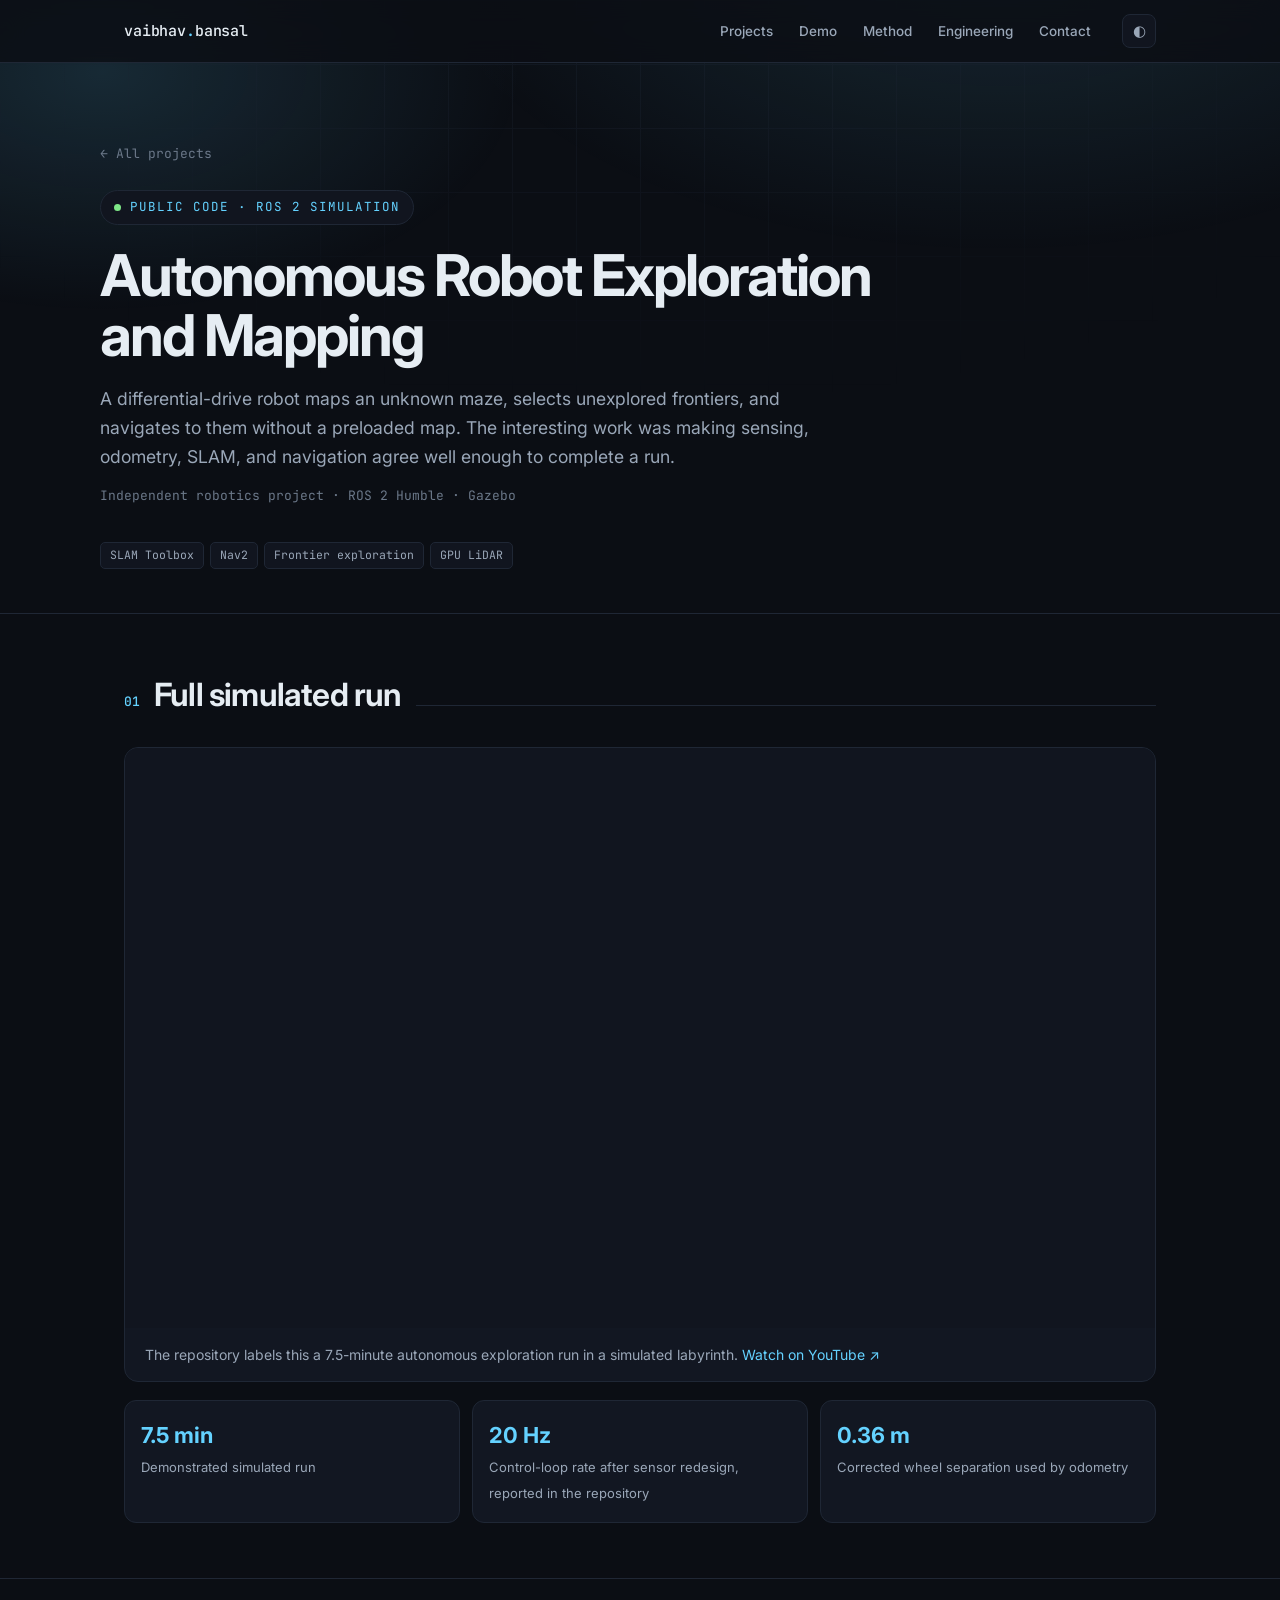
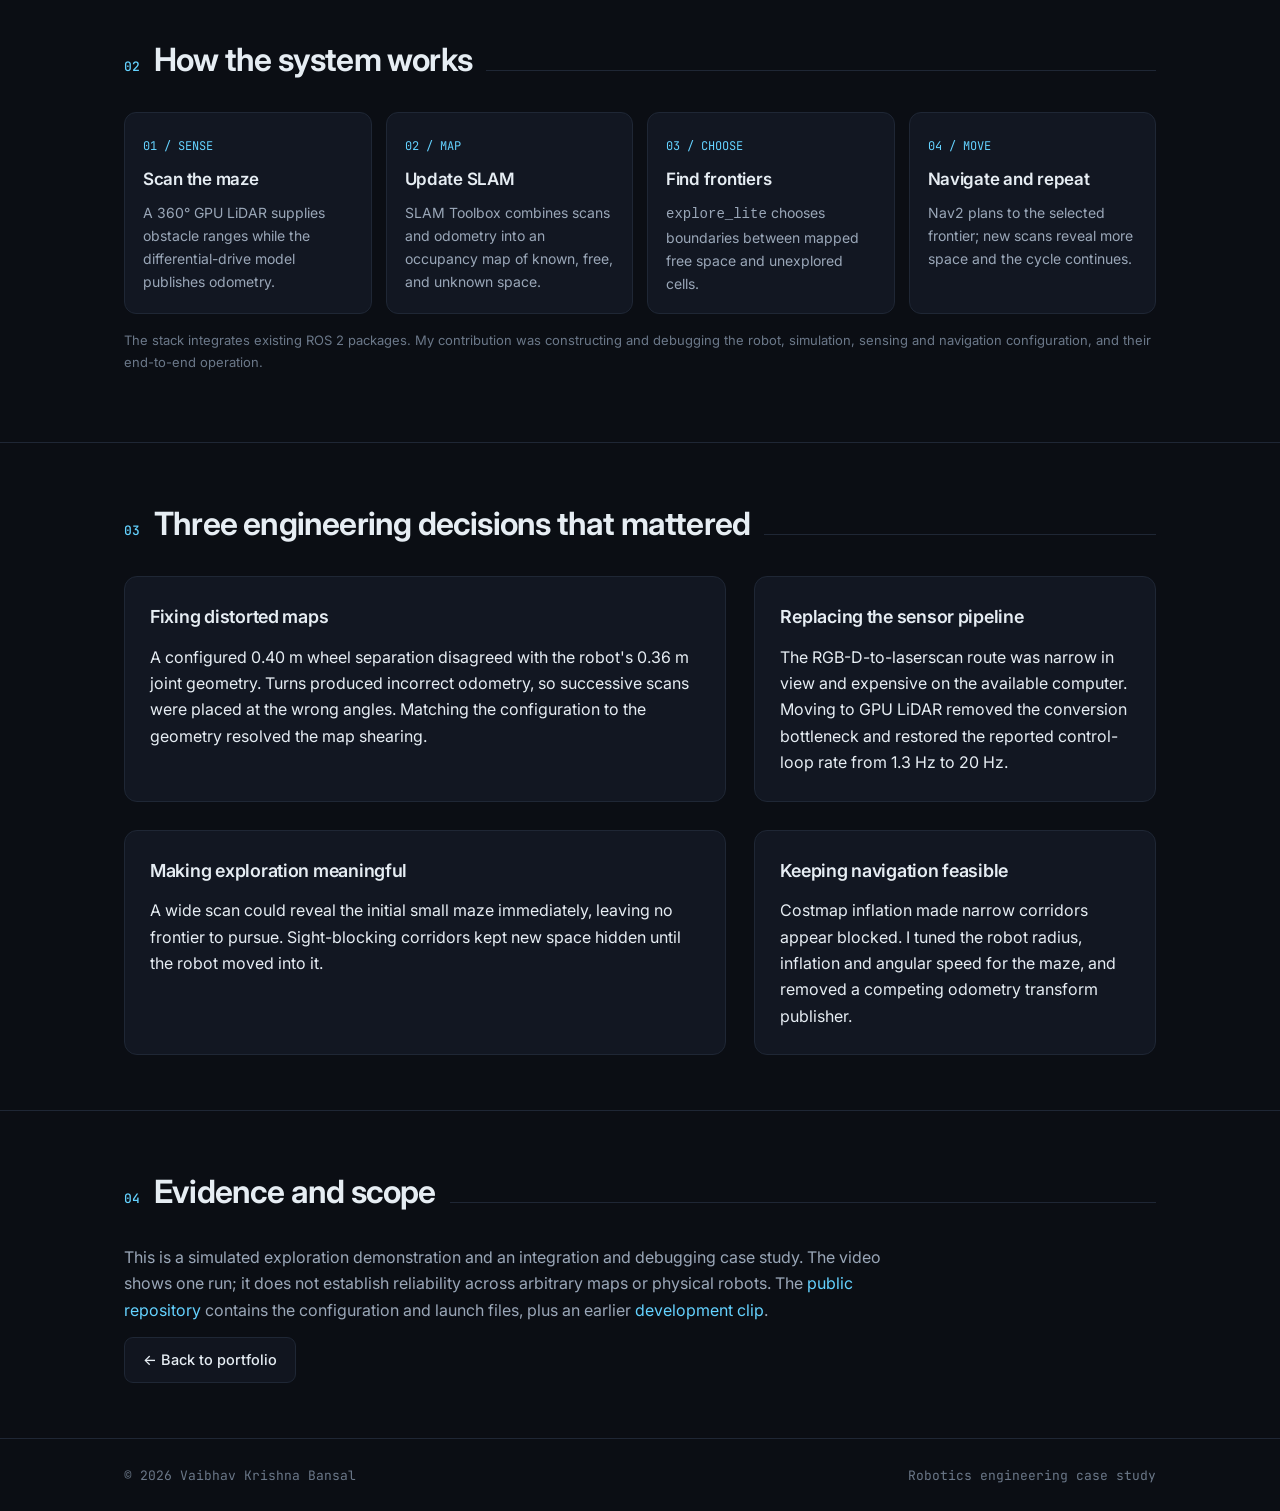
==== agv-exploration.html @ 0e4ab168 "Add robotics case studies and clarify MBD planning method" ====
<!DOCTYPE html>
<html lang="en" data-theme="dark">
<head>
<meta charset="utf-8"><meta name="viewport" content="width=device-width, initial-scale=1">
<title>Autonomous Robot Exploration and Mapping — Vaibhav Krishna Bansal</title>
<meta name="description" content="A ROS 2 mobile robot exploration case study: SLAM, frontier selection, navigation, and the engineering fixes behind a complete simulated maze run.">
<link rel="canonical" href="https://vaibhavbansal05.github.io/agv-exploration.html">
<link rel="preconnect" href="https://fonts.googleapis.com"><link rel="preconnect" href="https://fonts.gstatic.com" crossorigin>
<link href="https://fonts.googleapis.com/css2?family=Inter:wght@300;400;500;600;700&family=JetBrains+Mono:wght@400;500&display=swap" rel="stylesheet">
<link rel="stylesheet" href="assets/case-study.css">
</head>
<body>
<header class="nav"><div class="nav-inner"><a class="brand" href="index.html#top">vaibhav<span>.</span>bansal</a><nav class="nav-links" id="navlinks"><a href="index.html#projects">Projects</a><a href="#demo">Demo</a><a href="#method">Method</a><a href="#debugging">Engineering</a><a href="index.html#contact">Contact</a></nav><button class="menu-btn" id="menubtn" aria-label="Toggle menu">☰</button><button class="toggle" id="themebtn" aria-label="Toggle theme">◐</button></div></header>
<main>
<div class="wrap detail-hero"><a class="icon-link" href="index.html#projects">← All projects</a><div style="height:25px"></div><div class="eyebrow"><span class="dot"></span> Public code · ROS 2 simulation</div>
<h1>Autonomous Robot Exploration and Mapping</h1>
<p class="lead">A differential-drive robot maps an unknown maze, selects unexplored frontiers, and navigates to them without a preloaded map. The interesting work was making sensing, odometry, SLAM, and navigation agree well enough to complete a run.</p>
<p class="detail-meta">Independent robotics project · ROS 2 Humble · Gazebo</p><div class="tags"><span class="tag">SLAM Toolbox</span><span class="tag">Nav2</span><span class="tag">Frontier exploration</span><span class="tag">GPU LiDAR</span></div></div>

<section class="detail-section" id="demo"><div class="wrap"><div class="sec-head"><span class="sec-num">01</span><h2>Full simulated run</h2><span class="rule"></span></div>
<div class="media-panel"><iframe class="video-frame" src="https://www.youtube-nocookie.com/embed/SPcYPO6hLzk" title="Autonomous mobile robot exploration and mapping demonstration" loading="lazy" allow="accelerometer; autoplay; encrypted-media; gyroscope; picture-in-picture; web-share" allowfullscreen></iframe><div class="media-caption">The repository labels this a 7.5-minute autonomous exploration run in a simulated labyrinth. <a href="https://youtu.be/SPcYPO6hLzk" target="_blank" rel="noopener">Watch on YouTube ↗</a></div></div>
<div class="kpi-row"><div class="kpi"><strong>7.5 min</strong><span>Demonstrated simulated run</span></div><div class="kpi"><strong>20 Hz</strong><span>Control-loop rate after sensor redesign, reported in the repository</span></div><div class="kpi"><strong>0.36 m</strong><span>Corrected wheel separation used by odometry</span></div></div></div></section>

<section class="detail-section" id="method"><div class="wrap"><div class="sec-head"><span class="sec-num">02</span><h2>How the system works</h2><span class="rule"></span></div>
<div class="method-steps"><div class="method-step"><span class="step-num">01 / SENSE</span><h3>Scan the maze</h3><p>A 360° GPU LiDAR supplies obstacle ranges while the differential-drive model publishes odometry.</p></div><div class="method-step"><span class="step-num">02 / MAP</span><h3>Update SLAM</h3><p>SLAM Toolbox combines scans and odometry into an occupancy map of known, free, and unknown space.</p></div><div class="method-step"><span class="step-num">03 / CHOOSE</span><h3>Find frontiers</h3><p><code>explore_lite</code> chooses boundaries between mapped free space and unexplored cells.</p></div><div class="method-step"><span class="step-num">04 / MOVE</span><h3>Navigate and repeat</h3><p>Nav2 plans to the selected frontier; new scans reveal more space and the cycle continues.</p></div></div>
<p class="small-note" style="margin-top:16px">The stack integrates existing ROS 2 packages. My contribution was constructing and debugging the robot, simulation, sensing and navigation configuration, and their end-to-end operation.</p></div></section>

<section class="detail-section" id="debugging"><div class="wrap"><div class="sec-head"><span class="sec-num">03</span><h2>Three engineering decisions that mattered</h2><span class="rule"></span></div><div class="detail-grid">
<div class="detail-card"><h3>Fixing distorted maps</h3><p>A configured 0.40 m wheel separation disagreed with the robot's 0.36 m joint geometry. Turns produced incorrect odometry, so successive scans were placed at the wrong angles. Matching the configuration to the geometry resolved the map shearing.</p></div>
<div class="detail-card"><h3>Replacing the sensor pipeline</h3><p>The RGB-D-to-laserscan route was narrow in view and expensive on the available computer. Moving to GPU LiDAR removed the conversion bottleneck and restored the reported control-loop rate from 1.3 Hz to 20 Hz.</p></div>
<div class="detail-card"><h3>Making exploration meaningful</h3><p>A wide scan could reveal the initial small maze immediately, leaving no frontier to pursue. Sight-blocking corridors kept new space hidden until the robot moved into it.</p></div>
<div class="detail-card"><h3>Keeping navigation feasible</h3><p>Costmap inflation made narrow corridors appear blocked. I tuned the robot radius, inflation and angular speed for the maze, and removed a competing odometry transform publisher.</p></div></div></div></section>

<section class="detail-section" id="status"><div class="wrap"><div class="sec-head"><span class="sec-num">04</span><h2>Evidence and scope</h2><span class="rule"></span></div><p class="lead">This is a simulated exploration demonstration and an integration and debugging case study. The video shows one run; it does not establish reliability across arbitrary maps or physical robots. The <a href="https://github.com/VaibhavBansal05/Agv_Perception" target="_blank" rel="noopener">public repository</a> contains the configuration and launch files, plus an earlier <a href="https://youtu.be/j6G66rIvci8" target="_blank" rel="noopener">development clip</a>.</p><a class="btn" href="index.html#projects">← Back to portfolio</a></div></section>
</main>
<footer><div class="wrap" style="display:flex;justify-content:space-between;width:100%;gap:12px;flex-wrap:wrap"><span>© <span id="yr"></span> Vaibhav Krishna Bansal</span><span>Robotics engineering case study</span></div></footer>
<script>(function(){var root=document.documentElement,btn=document.getElementById('themebtn');try{var s=localStorage.getItem('theme');if(s)root.setAttribute('data-theme',s)}catch(e){}btn.addEventListener('click',function(){var n=root.getAttribute('data-theme')==='dark'?'light':'dark';root.setAttribute('data-theme',n);try{localStorage.setItem('theme',n)}catch(e){}});var mb=document.getElementById('menubtn'),nl=document.getElementById('navlinks');mb.addEventListener('click',function(){nl.classList.toggle('open')});nl.addEventListener('click',function(e){if(e.target.tagName==='A')nl.classList.remove('open')});document.getElementById('yr').textContent=new Date().getFullYear()})();</script>
</body></html>
---- assets/case-study.css ----
:root{
  --bg:#0b0e14; --bg-soft:#11151f; --panel:#121722; --line:#1f2735;
  --fg:#e6edf3; --fg-dim:#9aa7b8; --fg-faint:#6b7889;
  --accent:#64d2ff; --accent-2:#7ee787; --accent-3:#ffb86b;
  --glow:rgba(100,210,255,.14);
  --mono:'JetBrains Mono',ui-monospace,SFMono-Regular,Menlo,monospace;
  --sans:'Inter',system-ui,-apple-system,Segoe UI,Roboto,sans-serif;
  --maxw:1080px;
}
html[data-theme="light"]{
  --bg:#fbfcfd; --bg-soft:#f2f5f8; --panel:#ffffff; --line:#e2e8f0;
  --fg:#0f172a; --fg-dim:#475569; --fg-faint:#7b8798;
  --accent:#0369a1; --accent-2:#15803d; --accent-3:#b45309;
  --glow:rgba(3,105,161,.10);
}
*{box-sizing:border-box}
html{scroll-behavior:smooth;scroll-padding-top:80px}
body{
  margin:0;background:var(--bg);color:var(--fg);font-family:var(--sans);
  font-size:16px;line-height:1.65;-webkit-font-smoothing:antialiased;
  transition:background .25s ease,color .25s ease;
}
body::before{
  content:"";position:fixed;inset:0;z-index:-2;pointer-events:none;
  background:
    radial-gradient(900px 500px at 78% -8%,var(--glow),transparent 65%),
    radial-gradient(700px 400px at 8% 8%,var(--glow),transparent 60%);
}
body::after{
  content:"";position:fixed;inset:0;z-index:-1;pointer-events:none;opacity:.35;
  background-image:linear-gradient(var(--line) 1px,transparent 1px),linear-gradient(90deg,var(--line) 1px,transparent 1px);
  background-size:64px 64px;
  -webkit-mask-image:radial-gradient(ellipse 90% 60% at 50% 0%,#000 20%,transparent 75%);
  mask-image:radial-gradient(ellipse 90% 60% at 50% 0%,#000 20%,transparent 75%);
}
a{color:var(--accent);text-decoration:none}
a:hover{text-decoration:underline}
.wrap{max-width:var(--maxw);margin:0 auto;padding:0 24px}

/* ---------- nav ---------- */
header.nav{
  position:sticky;top:0;z-index:50;backdrop-filter:blur(12px);
  background:color-mix(in srgb,var(--bg) 82%,transparent);
  border-bottom:1px solid var(--line);
}
.nav-inner{display:flex;align-items:center;gap:20px;height:62px;max-width:var(--maxw);margin:0 auto;padding:0 24px}
.brand{font-family:var(--mono);font-weight:500;font-size:15px;color:var(--fg);letter-spacing:-.01em}
.brand span{color:var(--accent)}
.nav-links{display:flex;gap:4px;margin-left:auto;flex-wrap:wrap}
.nav-links a{
  font-size:13.5px;color:var(--fg-dim);padding:6px 11px;border-radius:7px;
  font-weight:500;transition:.18s;text-decoration:none;white-space:nowrap;
}
.nav-links a:hover{color:var(--fg);background:var(--bg-soft);text-decoration:none}
.nav-links a.active{color:var(--accent);background:var(--bg-soft)}
.toggle{
  background:var(--bg-soft);border:1px solid var(--line);color:var(--fg-dim);
  width:34px;height:34px;border-radius:8px;cursor:pointer;font-size:15px;
  display:grid;place-items:center;flex-shrink:0;transition:.18s;
}
.toggle:hover{color:var(--accent);border-color:var(--accent)}
.menu-btn{display:none;background:none;border:1px solid var(--line);color:var(--fg);
  width:34px;height:34px;border-radius:8px;cursor:pointer;font-size:16px}

/* ---------- hero ---------- */
.hero{padding:96px 24px 84px}
.eyebrow{
  font-family:var(--mono);font-size:12.5px;color:var(--accent);letter-spacing:.08em;
  text-transform:uppercase;display:inline-flex;align-items:center;gap:9px;margin-bottom:20px;
  border:1px solid var(--line);background:var(--bg-soft);padding:6px 13px;border-radius:999px;
}
.dot{width:7px;height:7px;border-radius:50%;background:var(--accent-2);box-shadow:0 0 0 0 var(--accent-2);animation:pulse 2.4s infinite}
@keyframes pulse{0%{box-shadow:0 0 0 0 color-mix(in srgb,var(--accent-2) 60%,transparent)}70%{box-shadow:0 0 0 8px transparent}100%{box-shadow:0 0 0 0 transparent}}
h1{
  font-size:clamp(2.4rem,6vw,4rem);line-height:1.05;margin:0 0 18px;
  font-weight:700;letter-spacing:-.035em;
}
.tagline{
  font-size:clamp(1.05rem,2.4vw,1.35rem);color:var(--fg-dim);max-width:660px;margin:0 0 14px;font-weight:400;
}
.tagline strong{color:var(--fg);font-weight:600}
.hero-sub{color:var(--fg-faint);font-family:var(--mono);font-size:13.5px;margin-bottom:32px}
.cta{display:flex;flex-wrap:wrap;gap:11px}
.btn{
  display:inline-flex;align-items:center;gap:8px;padding:10px 18px;border-radius:9px;
  font-size:14.5px;font-weight:500;border:1px solid var(--line);
  background:var(--bg-soft);color:var(--fg);transition:.18s;text-decoration:none;
}
.btn:hover{border-color:var(--accent);color:var(--accent);text-decoration:none;transform:translateY(-1px)}
.btn.primary{background:var(--accent);color:var(--bg);border-color:var(--accent);font-weight:600}
.btn.primary:hover{filter:brightness(1.1);color:var(--bg)}
html[data-theme="light"] .btn.primary{color:#fff}
html[data-theme="light"] .btn.primary:hover{color:#fff}

/* ---------- stat strip ---------- */
.stats{
  display:grid;grid-template-columns:repeat(auto-fit,minmax(150px,1fr));gap:1px;
  background:var(--line);border:1px solid var(--line);border-radius:12px;overflow:hidden;margin-top:52px;
}
.stat{background:var(--panel);padding:20px 22px}
.stat b{display:block;font-size:1.55rem;font-weight:700;letter-spacing:-.02em;color:var(--accent)}
.stat span{font-size:12.5px;color:var(--fg-faint);font-family:var(--mono)}

/* ---------- sections ---------- */
section{padding:72px 0;border-top:1px solid var(--line)}
.sec-head{display:flex;align-items:baseline;gap:14px;margin-bottom:36px}
.sec-num{font-family:var(--mono);font-size:13px;color:var(--accent);font-weight:500}
h2{font-size:clamp(1.5rem,3.4vw,2rem);margin:0;font-weight:650;letter-spacing:-.025em}
.sec-head .rule{flex:1;height:1px;background:var(--line)}
h3{font-size:1.12rem;margin:0;font-weight:600;letter-spacing:-.015em}
p{margin:0 0 14px}
.lead{color:var(--fg-dim);max-width:760px}

/* ---------- about ---------- */
.about-grid{display:grid;grid-template-columns:1.5fr 1fr;gap:44px;align-items:start}
.about-card{
  background:var(--panel);border:1px solid var(--line);border-radius:12px;padding:22px 24px;
}
.about-card h4{font-family:var(--mono);font-size:12px;text-transform:uppercase;letter-spacing:.09em;
  color:var(--fg-faint);margin:0 0 14px;font-weight:500}
.kv{display:flex;justify-content:space-between;gap:16px;padding:8px 0;border-bottom:1px dashed var(--line);font-size:14px}
.kv:last-child{border-bottom:0}
.kv dt{color:var(--fg-faint);flex-shrink:0}
.kv dd{margin:0;text-align:right;color:var(--fg)}

/* ---------- timeline ---------- */
.tl{position:relative;padding-left:26px}
.tl::before{content:"";position:absolute;left:5px;top:6px;bottom:6px;width:1px;background:var(--line)}
.tl-item{position:relative;padding-bottom:38px}
.tl-item:last-child{padding-bottom:0}
.tl-item::before{
  content:"";position:absolute;left:-25px;top:7px;width:11px;height:11px;border-radius:50%;
  background:var(--bg);border:2px solid var(--accent);
}
.tl-meta{font-family:var(--mono);font-size:12.5px;color:var(--fg-faint);margin:4px 0 12px}
.org{color:var(--accent);font-weight:500}
ul.bullets{margin:0;padding-left:18px;color:var(--fg-dim)}
ul.bullets li{margin-bottom:8px;font-size:14.8px}
ul.bullets li::marker{color:var(--accent)}

/* ---------- cards ---------- */
.grid{display:grid;gap:18px}
.grid.p3{grid-template-columns:repeat(auto-fit,minmax(300px,1fr))}
.grid.p2{grid-template-columns:repeat(auto-fit,minmax(340px,1fr))}
.card{
  background:var(--panel);border:1px solid var(--line);border-radius:13px;padding:24px;
  transition:.2s;display:flex;flex-direction:column;
}
.card:hover{border-color:color-mix(in srgb,var(--accent) 55%,var(--line));transform:translateY(-3px)}
.card-top{display:flex;align-items:flex-start;justify-content:space-between;gap:12px;margin-bottom:6px}
.card .tl-meta{margin:0 0 14px}
.tags{display:flex;flex-wrap:wrap;gap:6px;margin-top:auto;padding-top:16px}
.tag{
  font-family:var(--mono);font-size:11.5px;padding:3px 9px;border-radius:5px;
  background:var(--bg-soft);border:1px solid var(--line);color:var(--fg-dim);
}
.icon-link{color:var(--fg-faint);font-size:13px;font-family:var(--mono);white-space:nowrap}
.icon-link:hover{color:var(--accent)}

/* ---------- publications ---------- */
.pub{border-left:2px solid var(--line);padding:2px 0 2px 20px;margin-bottom:26px;transition:.2s}
.pub:hover{border-left-color:var(--accent)}
.pub h3{margin-bottom:6px;font-size:1.05rem}
.pub .authors{font-size:14px;color:var(--fg-dim);margin:0 0 6px}
.pub .venue{font-family:var(--mono);font-size:12.5px;color:var(--fg-faint);margin:0}
.badge{
  display:inline-block;font-family:var(--mono);font-size:11px;padding:2px 8px;border-radius:5px;
  border:1px solid color-mix(in srgb,var(--accent-2) 40%,var(--line));
  color:var(--accent-2);background:color-mix(in srgb,var(--accent-2) 8%,transparent);margin-left:8px;vertical-align:2px;
}
.badge.amber{border-color:color-mix(in srgb,var(--accent-3) 40%,var(--line));color:var(--accent-3);
  background:color-mix(in srgb,var(--accent-3) 8%,transparent)}

/* ---------- achievements ---------- */
.ach{display:flex;gap:18px;padding:18px 0;border-bottom:1px solid var(--line)}
.ach:last-child{border-bottom:0}
.ach .rank{
  font-family:var(--mono);font-weight:600;font-size:15px;color:var(--accent);
  min-width:84px;flex-shrink:0;padding-top:1px;
}
.ach p{margin:4px 0 0;color:var(--fg-dim);font-size:14.6px}

/* ---------- skills ---------- */
.skills-grid{display:grid;grid-template-columns:repeat(auto-fit,minmax(260px,1fr));gap:22px}
.skill-block h4{
  font-family:var(--mono);font-size:12px;text-transform:uppercase;letter-spacing:.09em;
  color:var(--accent);margin:0 0 12px;font-weight:500;
}
.chips{display:flex;flex-wrap:wrap;gap:7px}
.chip{
  font-size:13px;padding:5px 11px;border-radius:7px;background:var(--panel);
  border:1px solid var(--line);color:var(--fg-dim);transition:.16s;
}
.chip:hover{color:var(--fg);border-color:color-mix(in srgb,var(--accent) 50%,var(--line))}

/* ---------- contact ---------- */
.contact-box{
  background:var(--panel);border:1px solid var(--line);border-radius:14px;padding:38px 34px;text-align:center;
}
.contact-box h2{margin-bottom:12px}
.contact-links{display:flex;flex-wrap:wrap;gap:11px;justify-content:center;margin-top:26px}
footer{
  border-top:1px solid var(--line);padding:26px 0;color:var(--fg-faint);
  font-size:13px;font-family:var(--mono);display:flex;justify-content:space-between;gap:12px;flex-wrap:wrap;
}

/* ---------- reveal ---------- */
.reveal{opacity:0;transform:translateY(16px);transition:opacity .55s ease,transform .55s ease}
.reveal.in{opacity:1;transform:none}
@media (prefers-reduced-motion:reduce){.reveal{opacity:1;transform:none;transition:none}html{scroll-behavior:auto}}

@media (max-width:820px){
  .about-grid{grid-template-columns:1fr;gap:26px}
  .nav-links{display:none;position:absolute;top:62px;left:0;right:0;flex-direction:column;
    background:var(--bg);border-bottom:1px solid var(--line);padding:10px 18px;gap:2px}
  .nav-links.open{display:flex}
  .menu-btn{display:grid;place-items:center}
  .hero{padding:64px 24px 56px}
  section{padding:56px 0}
}

.detail-hero{padding:76px 0 44px}.detail-hero h1{font-size:clamp(2.1rem,5vw,3.6rem);max-width:850px}
.detail-hero .lead{font-size:1.1rem;max-width:760px}.detail-meta{font-family:var(--mono);color:var(--fg-faint);font-size:13px;margin-bottom:20px}
.detail-grid{display:grid;grid-template-columns:1.2fr .8fr;gap:28px}.detail-card{background:var(--panel);border:1px solid var(--line);border-radius:13px;padding:25px}
.detail-card h3{margin-bottom:12px}.detail-card p:last-child{margin-bottom:0}.detail-card ul{margin:0;padding-left:19px;color:var(--fg-dim)}.detail-card li{margin-bottom:10px}
.media-panel{background:var(--panel);border:1px solid var(--line);border-radius:14px;overflow:hidden}.media-panel video{display:block;width:100%;height:auto;background:#fff}
.media-caption{padding:15px 20px;color:var(--fg-dim);font-size:14px}.diagram{width:100%;height:auto;display:block;background:var(--panel);border:1px solid var(--line);border-radius:14px}
.small-note{font-size:13px;color:var(--fg-faint)}.detail-section{padding:55px 0}.detail-section .sec-head{margin-bottom:25px}
@media(max-width:820px){.detail-grid{grid-template-columns:1fr}.detail-hero{padding:48px 0 25px}}

.video-frame{width:100%;aspect-ratio:16/9;border:0;display:block;background:#11151f}
.method-steps{display:grid;grid-template-columns:repeat(auto-fit,minmax(190px,1fr));gap:14px;margin-top:18px}
.method-step{background:var(--panel);border:1px solid var(--line);border-radius:12px;padding:18px}
.method-step .step-num{font-family:var(--mono);font-size:12px;color:var(--accent)}
.method-step h3{font-size:17px;margin:8px 0}
.method-step p{font-size:14px;color:var(--fg-dim);margin:0}
.kpi-row{display:grid;grid-template-columns:repeat(auto-fit,minmax(180px,1fr));gap:12px;margin-top:18px}
.kpi{background:var(--panel);border:1px solid var(--line);border-radius:12px;padding:16px}
.kpi strong{display:block;font-size:22px;color:var(--accent)}
.kpi span{font-size:13px;color:var(--fg-dim)}
@media(max-width:820px){.video-frame{aspect-ratio:16/9}}
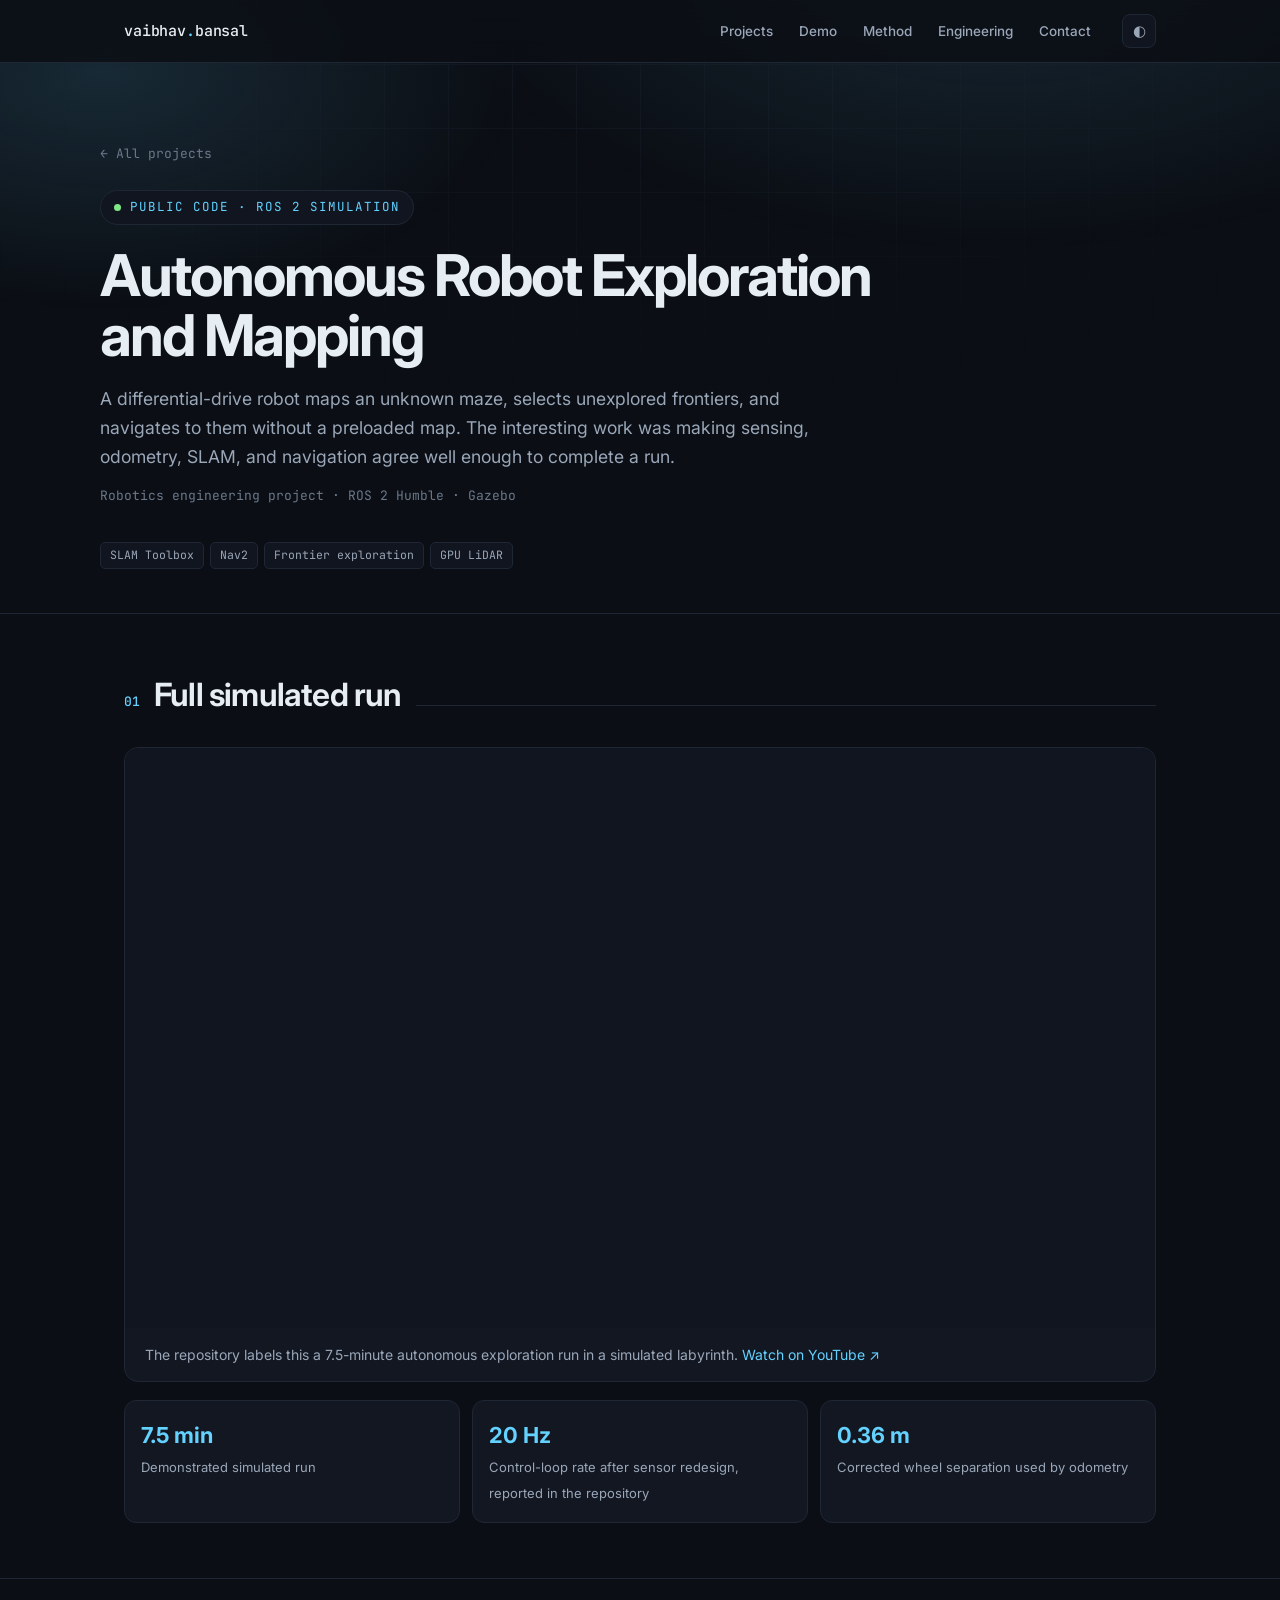
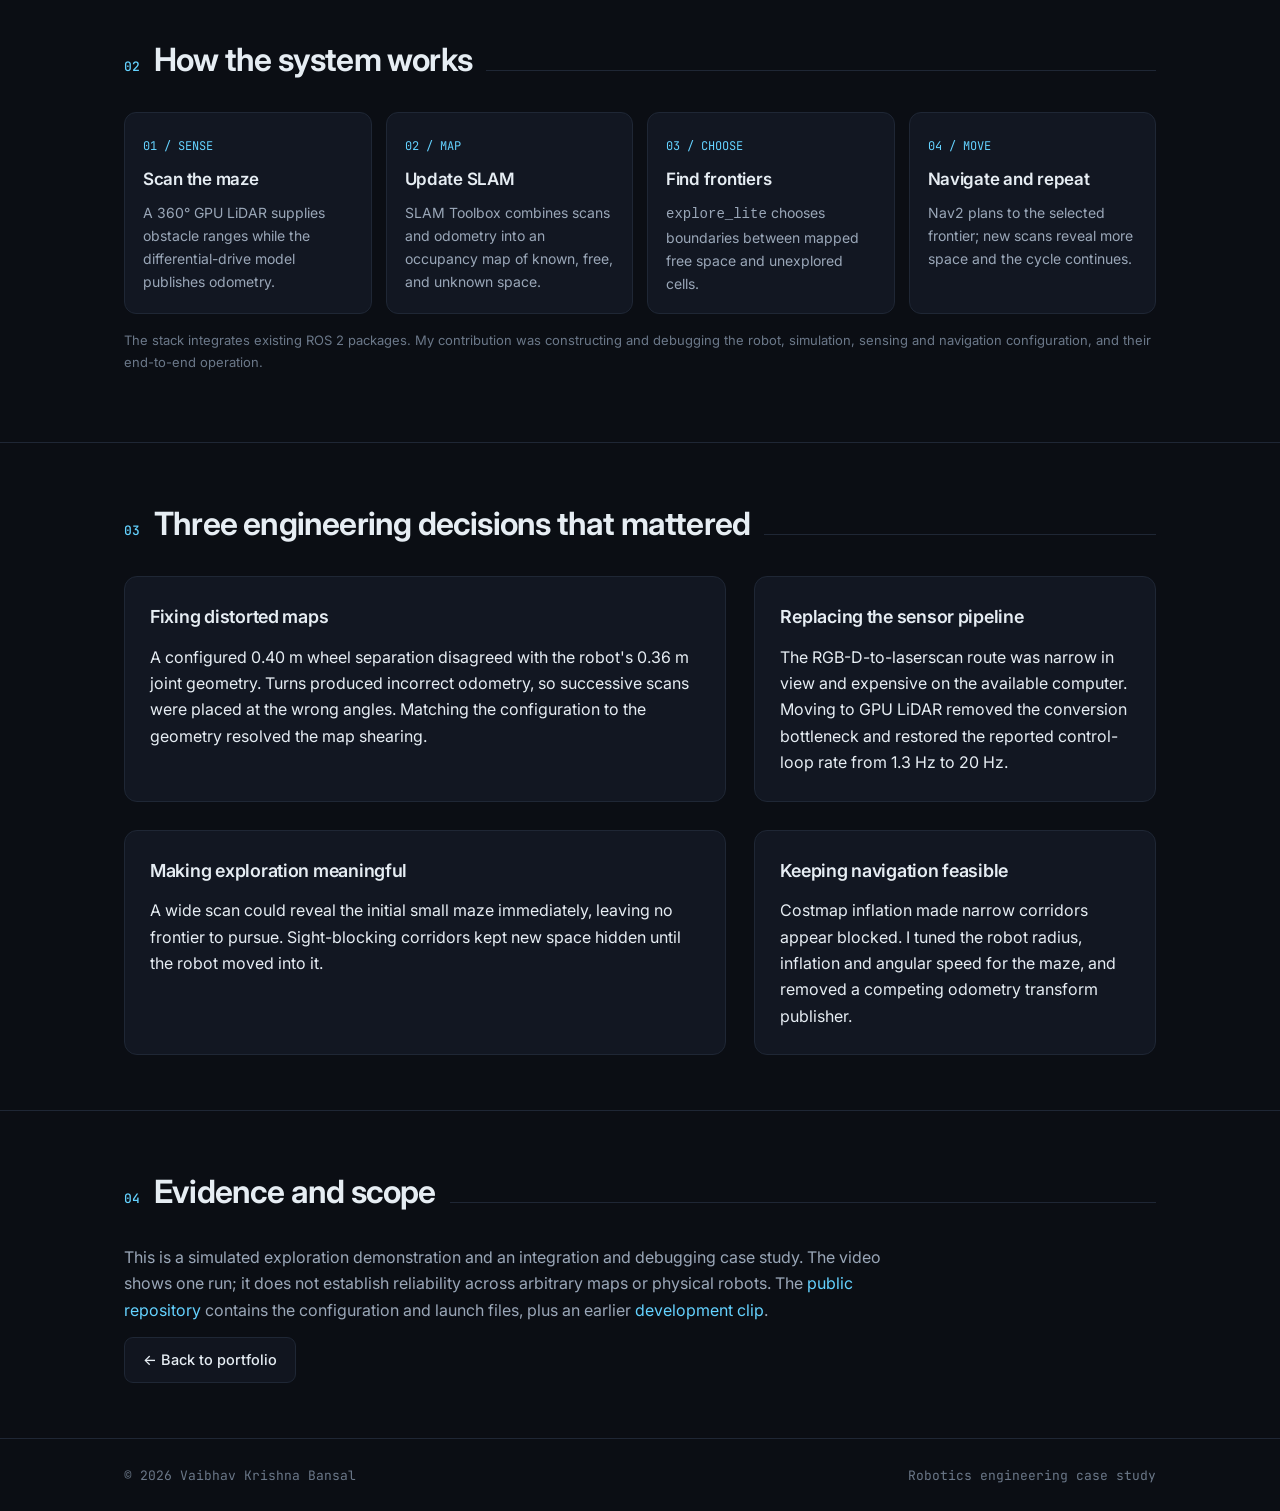
==== commit dce52f45: "Clarify AGV project attribution" ====
--- a/agv-exploration.html
+++ b/agv-exploration.html
@@ -15,7 +15,7 @@
 <div class="wrap detail-hero"><a class="icon-link" href="index.html#projects">← All projects</a><div style="height:25px"></div><div class="eyebrow"><span class="dot"></span> Public code · ROS 2 simulation</div>
 <h1>Autonomous Robot Exploration and Mapping</h1>
 <p class="lead">A differential-drive robot maps an unknown maze, selects unexplored frontiers, and navigates to them without a preloaded map. The interesting work was making sensing, odometry, SLAM, and navigation agree well enough to complete a run.</p>
-<p class="detail-meta">Independent robotics project · ROS 2 Humble · Gazebo</p><div class="tags"><span class="tag">SLAM Toolbox</span><span class="tag">Nav2</span><span class="tag">Frontier exploration</span><span class="tag">GPU LiDAR</span></div></div>
+<p class="detail-meta">Robotics engineering project · ROS 2 Humble · Gazebo</p><div class="tags"><span class="tag">SLAM Toolbox</span><span class="tag">Nav2</span><span class="tag">Frontier exploration</span><span class="tag">GPU LiDAR</span></div></div>
 
 <section class="detail-section" id="demo"><div class="wrap"><div class="sec-head"><span class="sec-num">01</span><h2>Full simulated run</h2><span class="rule"></span></div>
 <div class="media-panel"><iframe class="video-frame" src="https://www.youtube-nocookie.com/embed/SPcYPO6hLzk" title="Autonomous mobile robot exploration and mapping demonstration" loading="lazy" allow="accelerometer; autoplay; encrypted-media; gyroscope; picture-in-picture; web-share" allowfullscreen></iframe><div class="media-caption">The repository labels this a 7.5-minute autonomous exploration run in a simulated labyrinth. <a href="https://youtu.be/SPcYPO6hLzk" target="_blank" rel="noopener">Watch on YouTube ↗</a></div></div>
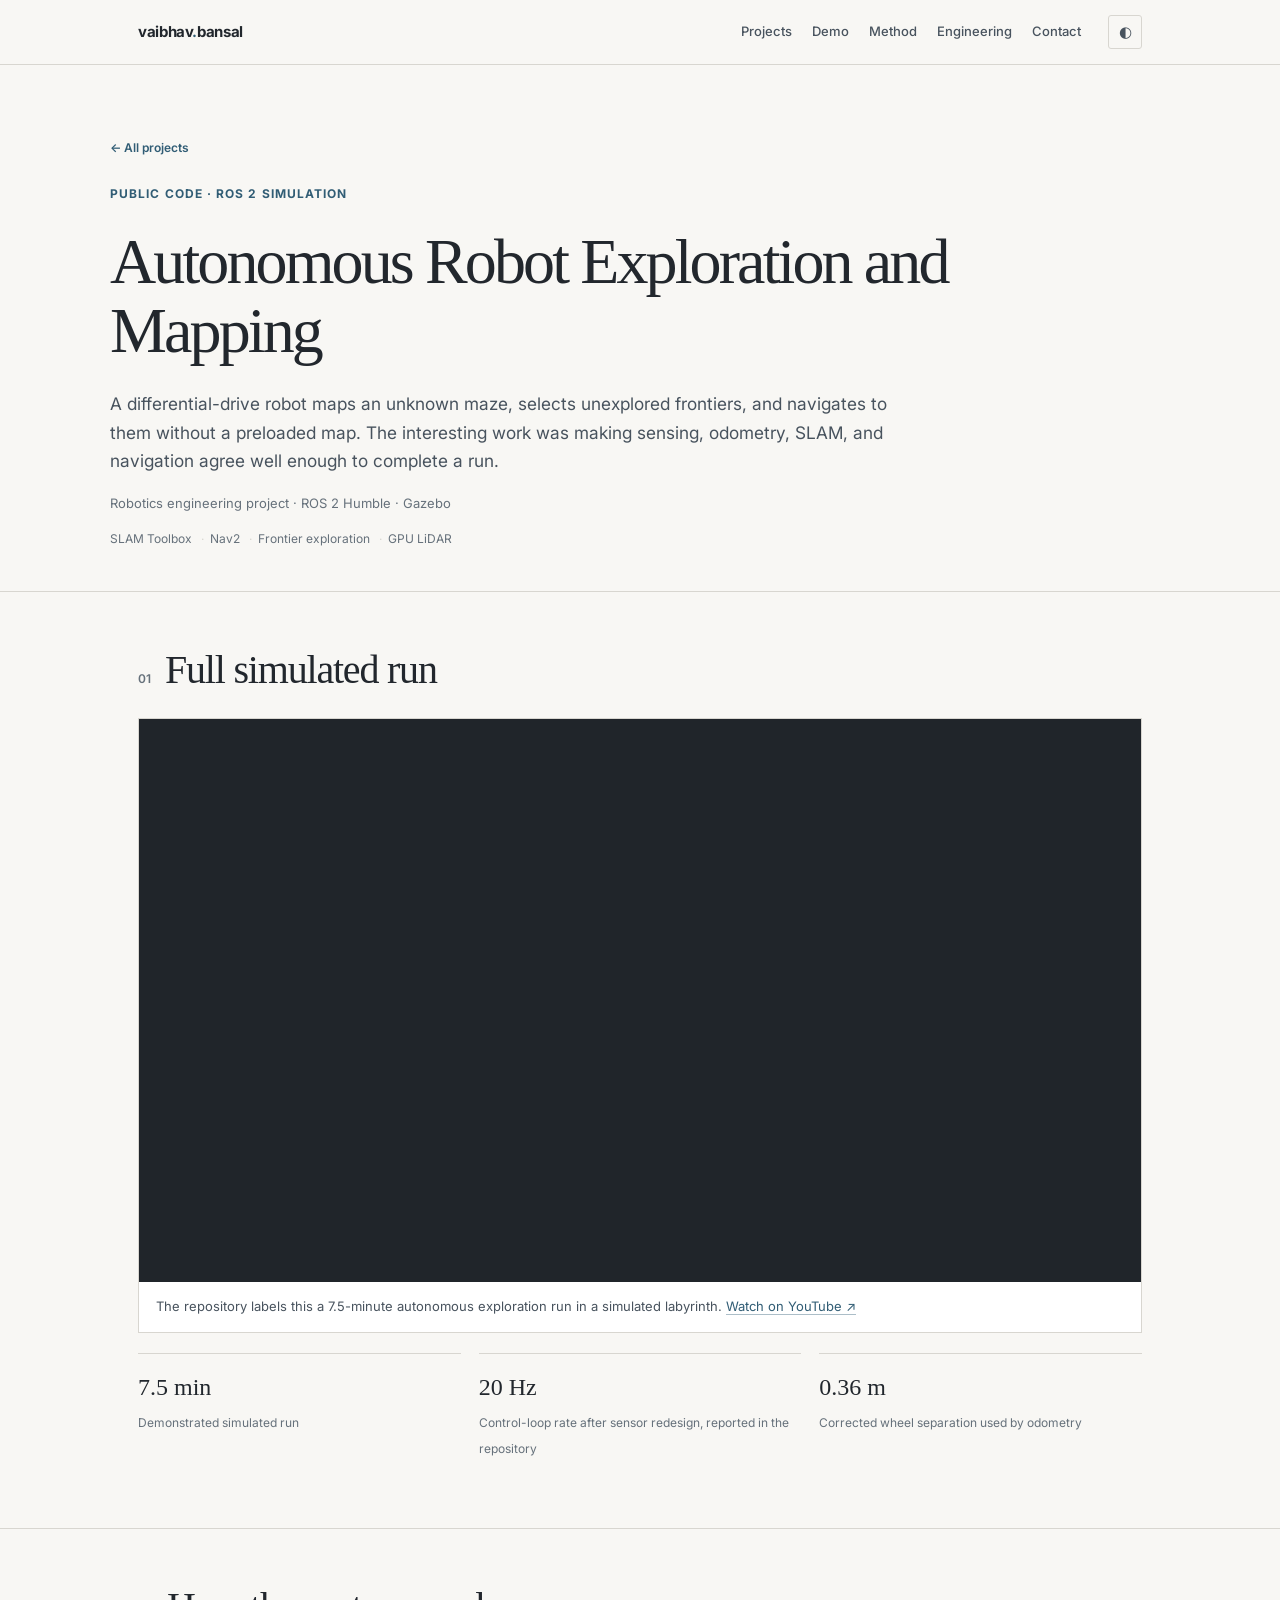
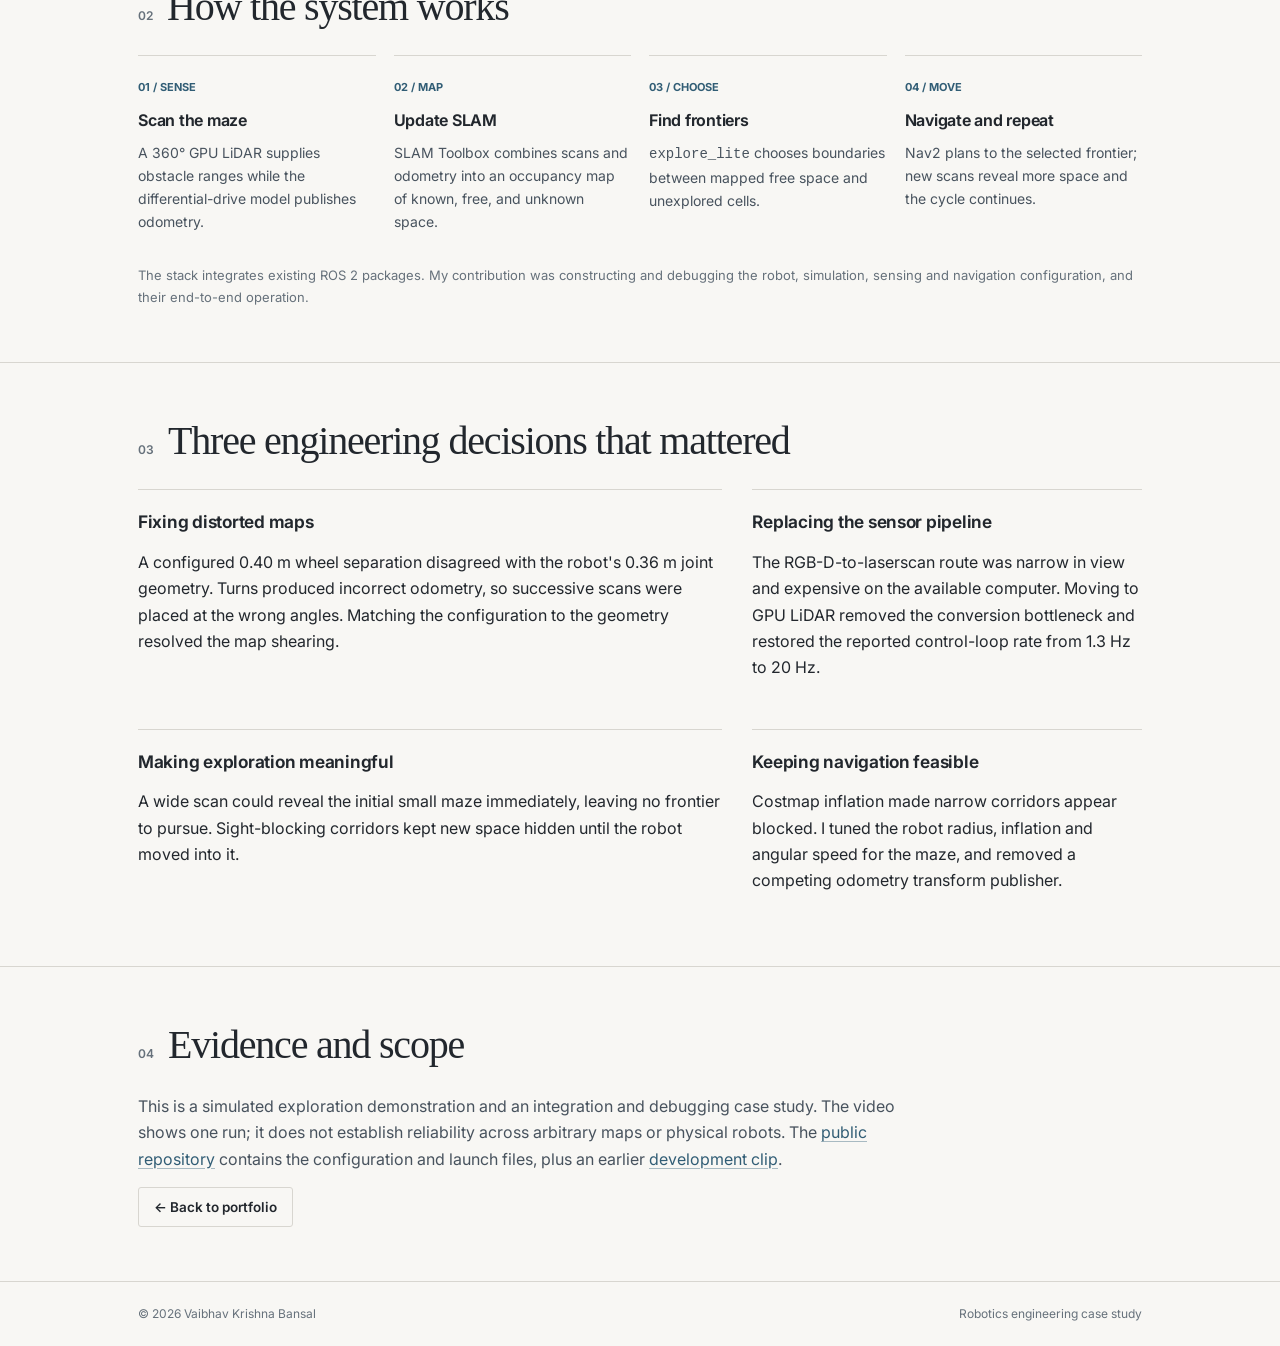
==== commit 2488ac3d: "Simplify portfolio design across homepage and case studies" ====
--- a/agv-exploration.html
+++ b/agv-exploration.html
@@ -1,12 +1,12 @@
 <!DOCTYPE html>
-<html lang="en" data-theme="dark">
+<html lang="en" data-theme="light">
 <head>
 <meta charset="utf-8"><meta name="viewport" content="width=device-width, initial-scale=1">
 <title>Autonomous Robot Exploration and Mapping — Vaibhav Krishna Bansal</title>
 <meta name="description" content="A ROS 2 mobile robot exploration case study: SLAM, frontier selection, navigation, and the engineering fixes behind a complete simulated maze run.">
 <link rel="canonical" href="https://vaibhavbansal05.github.io/agv-exploration.html">
 <link rel="preconnect" href="https://fonts.googleapis.com"><link rel="preconnect" href="https://fonts.gstatic.com" crossorigin>
-<link href="https://fonts.googleapis.com/css2?family=Inter:wght@300;400;500;600;700&family=JetBrains+Mono:wght@400;500&display=swap" rel="stylesheet">
+<link href="https://fonts.googleapis.com/css2?family=Inter:wght@300;400;500;600;700&display=swap" rel="stylesheet">
 <link rel="stylesheet" href="assets/case-study.css">
 </head>
 <body>
--- a/assets/case-study.css
+++ b/assets/case-study.css
@@ -1,242 +1,95 @@
-
 :root{
-  --bg:#0b0e14; --bg-soft:#11151f; --panel:#121722; --line:#1f2735;
-  --fg:#e6edf3; --fg-dim:#9aa7b8; --fg-faint:#6b7889;
-  --accent:#64d2ff; --accent-2:#7ee787; --accent-3:#ffb86b;
-  --glow:rgba(100,210,255,.14);
-  --mono:'JetBrains Mono',ui-monospace,SFMono-Regular,Menlo,monospace;
-  --sans:'Inter',system-ui,-apple-system,Segoe UI,Roboto,sans-serif;
-  --maxw:1080px;
+  --bg:#f8f7f4;--bg-soft:#f0efeb;--panel:#fff;--line:#d8d6d0;
+  --fg:#22272d;--fg-dim:#48535e;--fg-faint:#66717b;
+  --accent:#315d75;--accent-2:#315d75;--accent-3:#7b654c;
+  --sans:'Inter',system-ui,-apple-system,Segoe UI,sans-serif;
+  --mono:'Inter',system-ui,-apple-system,Segoe UI,sans-serif;
+  --maxw:1060px;
 }
-html[data-theme="light"]{
-  --bg:#fbfcfd; --bg-soft:#f2f5f8; --panel:#ffffff; --line:#e2e8f0;
-  --fg:#0f172a; --fg-dim:#475569; --fg-faint:#7b8798;
-  --accent:#0369a1; --accent-2:#15803d; --accent-3:#b45309;
-  --glow:rgba(3,105,161,.10);
+html[data-theme="dark"]{
+  --bg:#20252a;--bg-soft:#282f35;--panel:#252c32;--line:#455058;
+  --fg:#f3f1ec;--fg-dim:#d1d2d0;--fg-faint:#aeb6b9;
+  --accent:#9bc6dc;--accent-2:#9bc6dc;--accent-3:#dfc4a1;
 }
 *{box-sizing:border-box}
-html{scroll-behavior:smooth;scroll-padding-top:80px}
-body{
-  margin:0;background:var(--bg);color:var(--fg);font-family:var(--sans);
-  font-size:16px;line-height:1.65;-webkit-font-smoothing:antialiased;
-  transition:background .25s ease,color .25s ease;
-}
-body::before{
-  content:"";position:fixed;inset:0;z-index:-2;pointer-events:none;
-  background:
-    radial-gradient(900px 500px at 78% -8%,var(--glow),transparent 65%),
-    radial-gradient(700px 400px at 8% 8%,var(--glow),transparent 60%);
-}
-body::after{
-  content:"";position:fixed;inset:0;z-index:-1;pointer-events:none;opacity:.35;
-  background-image:linear-gradient(var(--line) 1px,transparent 1px),linear-gradient(90deg,var(--line) 1px,transparent 1px);
-  background-size:64px 64px;
-  -webkit-mask-image:radial-gradient(ellipse 90% 60% at 50% 0%,#000 20%,transparent 75%);
-  mask-image:radial-gradient(ellipse 90% 60% at 50% 0%,#000 20%,transparent 75%);
-}
-a{color:var(--accent);text-decoration:none}
-a:hover{text-decoration:underline}
-.wrap{max-width:var(--maxw);margin:0 auto;padding:0 24px}
-
-/* ---------- nav ---------- */
-header.nav{
-  position:sticky;top:0;z-index:50;backdrop-filter:blur(12px);
-  background:color-mix(in srgb,var(--bg) 82%,transparent);
-  border-bottom:1px solid var(--line);
-}
-.nav-inner{display:flex;align-items:center;gap:20px;height:62px;max-width:var(--maxw);margin:0 auto;padding:0 24px}
-.brand{font-family:var(--mono);font-weight:500;font-size:15px;color:var(--fg);letter-spacing:-.01em}
+html{scroll-behavior:smooth;scroll-padding-top:76px}
+body{margin:0;background:var(--bg);color:var(--fg);font-family:var(--sans);font-size:16px;line-height:1.65;-webkit-font-smoothing:antialiased}
+a{color:var(--accent);text-decoration:underline;text-decoration-color:color-mix(in srgb,var(--accent) 40%,transparent);text-underline-offset:3px}
+a:hover{text-decoration-color:currentColor}
+:focus-visible{outline:2px solid var(--accent);outline-offset:3px}
+.wrap{max-width:var(--maxw);margin:0 auto;padding:0 28px}
+header.nav{position:sticky;top:0;z-index:50;background:var(--bg);border-bottom:1px solid var(--line)}
+.nav-inner{display:flex;align-items:center;gap:18px;min-height:64px;max-width:var(--maxw);margin:0 auto;padding:0 28px}
+.brand{font-size:15px;font-weight:700;letter-spacing:-.025em;color:var(--fg);text-decoration:none;white-space:nowrap}
 .brand span{color:var(--accent)}
-.nav-links{display:flex;gap:4px;margin-left:auto;flex-wrap:wrap}
-.nav-links a{
-  font-size:13.5px;color:var(--fg-dim);padding:6px 11px;border-radius:7px;
-  font-weight:500;transition:.18s;text-decoration:none;white-space:nowrap;
-}
-.nav-links a:hover{color:var(--fg);background:var(--bg-soft);text-decoration:none}
-.nav-links a.active{color:var(--accent);background:var(--bg-soft)}
-.toggle{
-  background:var(--bg-soft);border:1px solid var(--line);color:var(--fg-dim);
-  width:34px;height:34px;border-radius:8px;cursor:pointer;font-size:15px;
-  display:grid;place-items:center;flex-shrink:0;transition:.18s;
-}
-.toggle:hover{color:var(--accent);border-color:var(--accent)}
-.menu-btn{display:none;background:none;border:1px solid var(--line);color:var(--fg);
-  width:34px;height:34px;border-radius:8px;cursor:pointer;font-size:16px}
-
-/* ---------- hero ---------- */
-.hero{padding:96px 24px 84px}
-.eyebrow{
-  font-family:var(--mono);font-size:12.5px;color:var(--accent);letter-spacing:.08em;
-  text-transform:uppercase;display:inline-flex;align-items:center;gap:9px;margin-bottom:20px;
-  border:1px solid var(--line);background:var(--bg-soft);padding:6px 13px;border-radius:999px;
-}
-.dot{width:7px;height:7px;border-radius:50%;background:var(--accent-2);box-shadow:0 0 0 0 var(--accent-2);animation:pulse 2.4s infinite}
-@keyframes pulse{0%{box-shadow:0 0 0 0 color-mix(in srgb,var(--accent-2) 60%,transparent)}70%{box-shadow:0 0 0 8px transparent}100%{box-shadow:0 0 0 0 transparent}}
-h1{
-  font-size:clamp(2.4rem,6vw,4rem);line-height:1.05;margin:0 0 18px;
-  font-weight:700;letter-spacing:-.035em;
-}
-.tagline{
-  font-size:clamp(1.05rem,2.4vw,1.35rem);color:var(--fg-dim);max-width:660px;margin:0 0 14px;font-weight:400;
-}
+.nav-links{display:flex;align-items:center;gap:2px;margin-left:auto;flex-wrap:wrap}
+.nav-links a{font-size:13px;font-weight:500;color:var(--fg-dim);padding:7px 9px;text-decoration:none;white-space:nowrap}
+.nav-links a:hover,.nav-links a.active{color:var(--accent);text-decoration:underline;text-underline-offset:5px}
+.toggle,.menu-btn{background:transparent;border:1px solid var(--line);color:var(--fg-dim);width:34px;height:34px;border-radius:3px;cursor:pointer;font-size:15px;flex-shrink:0}
+.menu-btn{display:none}
+.hero{padding:82px 28px 72px}
+.eyebrow{display:block;margin:0 0 24px;color:var(--accent);font-size:12px;font-weight:700;letter-spacing:.09em;text-transform:uppercase}
+.dot{display:none}
+h1{font-family:Georgia,'Times New Roman',serif;font-size:clamp(2.9rem,6vw,5rem);font-weight:400;letter-spacing:-.045em;line-height:1.07;margin:0 0 25px}
+.tagline{font-size:clamp(1.15rem,2vw,1.42rem);line-height:1.5;color:var(--fg-dim);max-width:740px;margin:0 0 16px}
 .tagline strong{color:var(--fg);font-weight:600}
-.hero-sub{color:var(--fg-faint);font-family:var(--mono);font-size:13.5px;margin-bottom:32px}
-.cta{display:flex;flex-wrap:wrap;gap:11px}
-.btn{
-  display:inline-flex;align-items:center;gap:8px;padding:10px 18px;border-radius:9px;
-  font-size:14.5px;font-weight:500;border:1px solid var(--line);
-  background:var(--bg-soft);color:var(--fg);transition:.18s;text-decoration:none;
-}
-.btn:hover{border-color:var(--accent);color:var(--accent);text-decoration:none;transform:translateY(-1px)}
-.btn.primary{background:var(--accent);color:var(--bg);border-color:var(--accent);font-weight:600}
-.btn.primary:hover{filter:brightness(1.1);color:var(--bg)}
-html[data-theme="light"] .btn.primary{color:#fff}
-html[data-theme="light"] .btn.primary:hover{color:#fff}
-
-/* ---------- stat strip ---------- */
-.stats{
-  display:grid;grid-template-columns:repeat(auto-fit,minmax(150px,1fr));gap:1px;
-  background:var(--line);border:1px solid var(--line);border-radius:12px;overflow:hidden;margin-top:52px;
-}
-.stat{background:var(--panel);padding:20px 22px}
-.stat b{display:block;font-size:1.55rem;font-weight:700;letter-spacing:-.02em;color:var(--accent)}
-.stat span{font-size:12.5px;color:var(--fg-faint);font-family:var(--mono)}
-
-/* ---------- sections ---------- */
-section{padding:72px 0;border-top:1px solid var(--line)}
-.sec-head{display:flex;align-items:baseline;gap:14px;margin-bottom:36px}
-.sec-num{font-family:var(--mono);font-size:13px;color:var(--accent);font-weight:500}
-h2{font-size:clamp(1.5rem,3.4vw,2rem);margin:0;font-weight:650;letter-spacing:-.025em}
-.sec-head .rule{flex:1;height:1px;background:var(--line)}
-h3{font-size:1.12rem;margin:0;font-weight:600;letter-spacing:-.015em}
-p{margin:0 0 14px}
+.hero-sub{color:var(--fg-faint);font-size:14px;margin:0 0 27px}
+.cta,.contact-links{display:flex;flex-wrap:wrap;gap:10px}
+.btn{display:inline-flex;align-items:center;justify-content:center;gap:7px;min-height:40px;padding:8px 15px;border:1px solid var(--line);border-radius:3px;background:transparent;color:var(--fg);font-size:13.5px;font-weight:600;text-decoration:none}
+.btn:hover{border-color:var(--accent);color:var(--accent);text-decoration:none}
+.btn.primary{background:var(--accent);border-color:var(--accent);color:var(--bg)}
+.btn.primary:hover{opacity:.88;color:var(--bg)}
+.stats{display:grid;grid-template-columns:repeat(4,1fr);gap:20px;border-top:1px solid var(--line);margin-top:63px;padding-top:22px}
+.stat{padding:0}
+.stat b{display:block;color:var(--fg);font-family:Georgia,'Times New Roman',serif;font-size:1.5rem;font-weight:400;line-height:1.25}
+.stat span{display:block;color:var(--fg-faint);font-size:12px;line-height:1.45;margin-top:4px}
+section{padding:64px 0;border-top:1px solid var(--line)}
+.sec-head{display:flex;align-items:baseline;gap:14px;margin-bottom:28px}
+.sec-num{color:var(--fg-faint);font-size:12px;font-weight:600}
+.sec-head .rule{display:none}
+h2{font-family:Georgia,'Times New Roman',serif;font-size:clamp(1.75rem,3.5vw,2.5rem);font-weight:400;letter-spacing:-.03em;line-height:1.2;margin:0}
+h3{font-size:1.08rem;font-weight:650;letter-spacing:-.015em;margin:0}
+p{margin:0 0 15px}
 .lead{color:var(--fg-dim);max-width:760px}
-
-/* ---------- about ---------- */
-.about-grid{display:grid;grid-template-columns:1.5fr 1fr;gap:44px;align-items:start}
-.about-card{
-  background:var(--panel);border:1px solid var(--line);border-radius:12px;padding:22px 24px;
-}
-.about-card h4{font-family:var(--mono);font-size:12px;text-transform:uppercase;letter-spacing:.09em;
-  color:var(--fg-faint);margin:0 0 14px;font-weight:500}
-.kv{display:flex;justify-content:space-between;gap:16px;padding:8px 0;border-bottom:1px dashed var(--line);font-size:14px}
-.kv:last-child{border-bottom:0}
-.kv dt{color:var(--fg-faint);flex-shrink:0}
-.kv dd{margin:0;text-align:right;color:var(--fg)}
-
-/* ---------- timeline ---------- */
-.tl{position:relative;padding-left:26px}
-.tl::before{content:"";position:absolute;left:5px;top:6px;bottom:6px;width:1px;background:var(--line)}
-.tl-item{position:relative;padding-bottom:38px}
-.tl-item:last-child{padding-bottom:0}
-.tl-item::before{
-  content:"";position:absolute;left:-25px;top:7px;width:11px;height:11px;border-radius:50%;
-  background:var(--bg);border:2px solid var(--accent);
-}
-.tl-meta{font-family:var(--mono);font-size:12.5px;color:var(--fg-faint);margin:4px 0 12px}
-.org{color:var(--accent);font-weight:500}
-ul.bullets{margin:0;padding-left:18px;color:var(--fg-dim)}
-ul.bullets li{margin-bottom:8px;font-size:14.8px}
-ul.bullets li::marker{color:var(--accent)}
-
-/* ---------- cards ---------- */
-.grid{display:grid;gap:18px}
-.grid.p3{grid-template-columns:repeat(auto-fit,minmax(300px,1fr))}
-.grid.p2{grid-template-columns:repeat(auto-fit,minmax(340px,1fr))}
-.card{
-  background:var(--panel);border:1px solid var(--line);border-radius:13px;padding:24px;
-  transition:.2s;display:flex;flex-direction:column;
-}
-.card:hover{border-color:color-mix(in srgb,var(--accent) 55%,var(--line));transform:translateY(-3px)}
-.card-top{display:flex;align-items:flex-start;justify-content:space-between;gap:12px;margin-bottom:6px}
-.card .tl-meta{margin:0 0 14px}
-.tags{display:flex;flex-wrap:wrap;gap:6px;margin-top:auto;padding-top:16px}
-.tag{
-  font-family:var(--mono);font-size:11.5px;padding:3px 9px;border-radius:5px;
-  background:var(--bg-soft);border:1px solid var(--line);color:var(--fg-dim);
-}
-.icon-link{color:var(--fg-faint);font-size:13px;font-family:var(--mono);white-space:nowrap}
-.icon-link:hover{color:var(--accent)}
-
-/* ---------- publications ---------- */
-.pub{border-left:2px solid var(--line);padding:2px 0 2px 20px;margin-bottom:26px;transition:.2s}
-.pub:hover{border-left-color:var(--accent)}
-.pub h3{margin-bottom:6px;font-size:1.05rem}
-.pub .authors{font-size:14px;color:var(--fg-dim);margin:0 0 6px}
-.pub .venue{font-family:var(--mono);font-size:12.5px;color:var(--fg-faint);margin:0}
-.badge{
-  display:inline-block;font-family:var(--mono);font-size:11px;padding:2px 8px;border-radius:5px;
-  border:1px solid color-mix(in srgb,var(--accent-2) 40%,var(--line));
-  color:var(--accent-2);background:color-mix(in srgb,var(--accent-2) 8%,transparent);margin-left:8px;vertical-align:2px;
-}
-.badge.amber{border-color:color-mix(in srgb,var(--accent-3) 40%,var(--line));color:var(--accent-3);
-  background:color-mix(in srgb,var(--accent-3) 8%,transparent)}
-
-/* ---------- achievements ---------- */
-.ach{display:flex;gap:18px;padding:18px 0;border-bottom:1px solid var(--line)}
-.ach:last-child{border-bottom:0}
-.ach .rank{
-  font-family:var(--mono);font-weight:600;font-size:15px;color:var(--accent);
-  min-width:84px;flex-shrink:0;padding-top:1px;
-}
-.ach p{margin:4px 0 0;color:var(--fg-dim);font-size:14.6px}
-
-/* ---------- skills ---------- */
-.skills-grid{display:grid;grid-template-columns:repeat(auto-fit,minmax(260px,1fr));gap:22px}
-.skill-block h4{
-  font-family:var(--mono);font-size:12px;text-transform:uppercase;letter-spacing:.09em;
-  color:var(--accent);margin:0 0 12px;font-weight:500;
-}
-.chips{display:flex;flex-wrap:wrap;gap:7px}
-.chip{
-  font-size:13px;padding:5px 11px;border-radius:7px;background:var(--panel);
-  border:1px solid var(--line);color:var(--fg-dim);transition:.16s;
-}
-.chip:hover{color:var(--fg);border-color:color-mix(in srgb,var(--accent) 50%,var(--line))}
-
-/* ---------- contact ---------- */
-.contact-box{
-  background:var(--panel);border:1px solid var(--line);border-radius:14px;padding:38px 34px;text-align:center;
-}
-.contact-box h2{margin-bottom:12px}
-.contact-links{display:flex;flex-wrap:wrap;gap:11px;justify-content:center;margin-top:26px}
-footer{
-  border-top:1px solid var(--line);padding:26px 0;color:var(--fg-faint);
-  font-size:13px;font-family:var(--mono);display:flex;justify-content:space-between;gap:12px;flex-wrap:wrap;
-}
-
-/* ---------- reveal ---------- */
-.reveal{opacity:0;transform:translateY(16px);transition:opacity .55s ease,transform .55s ease}
-.reveal.in{opacity:1;transform:none}
-@media (prefers-reduced-motion:reduce){.reveal{opacity:1;transform:none;transition:none}html{scroll-behavior:auto}}
-
-@media (max-width:820px){
-  .about-grid{grid-template-columns:1fr;gap:26px}
-  .nav-links{display:none;position:absolute;top:62px;left:0;right:0;flex-direction:column;
-    background:var(--bg);border-bottom:1px solid var(--line);padding:10px 18px;gap:2px}
-  .nav-links.open{display:flex}
-  .menu-btn{display:grid;place-items:center}
-  .hero{padding:64px 24px 56px}
-  section{padding:56px 0}
-}
-
-.detail-hero{padding:76px 0 44px}.detail-hero h1{font-size:clamp(2.1rem,5vw,3.6rem);max-width:850px}
-.detail-hero .lead{font-size:1.1rem;max-width:760px}.detail-meta{font-family:var(--mono);color:var(--fg-faint);font-size:13px;margin-bottom:20px}
-.detail-grid{display:grid;grid-template-columns:1.2fr .8fr;gap:28px}.detail-card{background:var(--panel);border:1px solid var(--line);border-radius:13px;padding:25px}
-.detail-card h3{margin-bottom:12px}.detail-card p:last-child{margin-bottom:0}.detail-card ul{margin:0;padding-left:19px;color:var(--fg-dim)}.detail-card li{margin-bottom:10px}
-.media-panel{background:var(--panel);border:1px solid var(--line);border-radius:14px;overflow:hidden}.media-panel video{display:block;width:100%;height:auto;background:#fff}
-.media-caption{padding:15px 20px;color:var(--fg-dim);font-size:14px}.diagram{width:100%;height:auto;display:block;background:var(--panel);border:1px solid var(--line);border-radius:14px}
-.small-note{font-size:13px;color:var(--fg-faint)}.detail-section{padding:55px 0}.detail-section .sec-head{margin-bottom:25px}
-@media(max-width:820px){.detail-grid{grid-template-columns:1fr}.detail-hero{padding:48px 0 25px}}
-
-.video-frame{width:100%;aspect-ratio:16/9;border:0;display:block;background:#11151f}
-.method-steps{display:grid;grid-template-columns:repeat(auto-fit,minmax(190px,1fr));gap:14px;margin-top:18px}
-.method-step{background:var(--panel);border:1px solid var(--line);border-radius:12px;padding:18px}
-.method-step .step-num{font-family:var(--mono);font-size:12px;color:var(--accent)}
-.method-step h3{font-size:17px;margin:8px 0}
-.method-step p{font-size:14px;color:var(--fg-dim);margin:0}
-.kpi-row{display:grid;grid-template-columns:repeat(auto-fit,minmax(180px,1fr));gap:12px;margin-top:18px}
-.kpi{background:var(--panel);border:1px solid var(--line);border-radius:12px;padding:16px}
-.kpi strong{display:block;font-size:22px;color:var(--accent)}
-.kpi span{font-size:13px;color:var(--fg-dim)}
-@media(max-width:820px){.video-frame{aspect-ratio:16/9}}
+.about-grid{display:grid;grid-template-columns:minmax(0,1.7fr) minmax(250px,1fr);gap:70px;align-items:start}
+.about-card{border-top:2px solid var(--fg);padding:18px 0 0}
+.about-card h4,.skill-block h4{color:var(--fg);font-size:12px;font-weight:700;letter-spacing:.06em;text-transform:uppercase;margin:0 0 15px}
+.about-card dl{margin:0}
+.kv{display:flex;justify-content:space-between;gap:16px;padding:8px 0;border-bottom:1px solid var(--line);font-size:13px}
+.kv dt{color:var(--fg-faint);flex-shrink:0}.kv dd{margin:0;text-align:right;color:var(--fg)}
+.tl{display:grid;gap:28px}.tl-item{border-top:1px solid var(--line);padding-top:22px}
+.tl-meta,.detail-meta{color:var(--fg-faint);font-size:13px;margin:5px 0 13px}
+.org{color:var(--fg);font-weight:650}
+ul.bullets{margin:0;padding-left:20px;color:var(--fg-dim)}
+ul.bullets li{margin:0 0 8px;font-size:14.5px}ul.bullets li::marker{color:var(--fg-faint)}
+.grid{display:grid;gap:0 42px}.grid.p2{grid-template-columns:repeat(2,minmax(0,1fr))}.grid.p3{grid-template-columns:repeat(3,minmax(0,1fr))}
+.card{display:flex;flex-direction:column;border-top:1px solid var(--line);padding:23px 0 30px;background:transparent;min-width:0}
+.card-top{display:flex;align-items:baseline;justify-content:space-between;gap:15px;margin-bottom:7px}
+.card-top h3{line-height:1.35}.card .tl-meta{margin:0 0 13px}
+.tags{display:flex;flex-wrap:wrap;gap:5px 15px;margin-top:auto;padding-top:15px}
+.tag{color:var(--fg-faint);font-size:12px}.tag:not(:last-child)::after{content:'·';position:relative;left:9px;color:var(--line)}
+.icon-link{color:var(--accent);font-size:12px;font-weight:600;white-space:nowrap;text-decoration:none}.icon-link:hover{text-decoration:underline}
+.card .small-note,.small-note{font-size:13px;color:var(--fg-faint);margin:12px 0 0}
+.project-preview{display:block;width:100%;height:auto;aspect-ratio:16/9;object-fit:cover;border:1px solid var(--line);margin:9px 0 17px}
+.pub{border-top:1px solid var(--line);padding:20px 0 24px;margin:0}
+.pub h3{margin:0 0 6px;line-height:1.4}.pub .authors{font-size:14px;color:var(--fg-dim);margin:0 0 4px}
+.pub .venue{font-size:12.5px;color:var(--fg-faint);margin:0}
+.badge{display:inline-block;color:var(--fg-faint);font-size:11px;font-weight:600;margin-left:8px;vertical-align:1px}
+.badge.amber{color:var(--fg-faint)}
+.ach{display:flex;gap:20px;padding:17px 0;border-top:1px solid var(--line)}.ach .rank{color:var(--accent);font-weight:700;font-size:13px;min-width:66px;flex-shrink:0;padding-top:2px}.ach p{margin:3px 0 0;color:var(--fg-dim);font-size:14px}
+.skills-grid{display:grid;grid-template-columns:repeat(3,minmax(0,1fr));gap:28px 38px}.skill-block{border-top:1px solid var(--line);padding-top:17px}
+.chips{display:flex;flex-wrap:wrap;gap:5px 9px}.chip{font-size:13px;color:var(--fg-dim)}.chip:not(:last-child)::after{content:'·';margin-left:9px;color:var(--fg-faint)}
+.contact-box{border-top:2px solid var(--fg);padding:30px 0 5px}.contact-box h2{margin-bottom:10px}.contact-links{justify-content:flex-start;margin-top:25px}
+footer{border-top:1px solid var(--line);padding:22px 0;color:var(--fg-faint);font-size:12px;display:flex;justify-content:space-between;gap:12px;flex-wrap:wrap}
+.reveal{opacity:1;transform:none}
+.detail-hero{padding:68px 0 42px}.detail-hero h1{font-size:clamp(2.55rem,5vw,4rem);max-width:900px;margin-top:20px}.detail-hero .lead{font-size:1.08rem;max-width:780px}.detail-meta{margin:17px 0 0}
+.detail-grid{display:grid;grid-template-columns:1.2fr .8fr;gap:30px}.detail-card{border-top:1px solid var(--line);padding:18px 0}.detail-card h3{margin-bottom:12px}.detail-card p:last-child{margin-bottom:0}.detail-card ul{margin:0;padding-left:19px;color:var(--fg-dim)}.detail-card li{margin-bottom:10px}
+.media-panel{border:1px solid var(--line);background:var(--panel);overflow:hidden}.media-panel video{display:block;width:100%;height:auto;background:#fff}.media-caption{padding:14px 17px;color:var(--fg-dim);font-size:13px}
+.diagram{width:100%;height:auto;display:block;background:var(--panel);border:1px solid var(--line)}.detail-section{padding:54px 0}.detail-section .sec-head{margin-bottom:24px}
+.video-frame{width:100%;aspect-ratio:16/9;border:0;display:block;background:#20252a}
+.method-steps{display:grid;grid-template-columns:repeat(auto-fit,minmax(190px,1fr));gap:18px;margin-top:18px}.method-step{border-top:1px solid var(--line);padding:16px 0}.method-step .step-num{font-size:11px;font-weight:700;color:var(--accent)}.method-step h3{font-size:16px;margin:8px 0}.method-step p{font-size:14px;color:var(--fg-dim);margin:0}
+.kpi-row{display:grid;grid-template-columns:repeat(auto-fit,minmax(180px,1fr));gap:18px;margin-top:20px}.kpi{border-top:1px solid var(--line);padding:14px 0}.kpi strong{display:block;font-family:Georgia,'Times New Roman',serif;font-size:24px;font-weight:400;color:var(--fg)}.kpi span{font-size:12px;color:var(--fg-faint)}
+@media(max-width:900px){.nav-links{display:none;position:absolute;top:64px;left:0;right:0;flex-direction:column;align-items:stretch;background:var(--bg);border-bottom:1px solid var(--line);padding:12px 24px;gap:2px}.nav-links.open{display:flex}.menu-btn{display:block;margin-left:auto}.about-grid{gap:35px}}
+@media(max-width:700px){.wrap{padding:0 20px}.nav-inner{padding:0 20px}.hero{padding:60px 20px 55px}section{padding:48px 0}.stats{grid-template-columns:repeat(2,1fr);gap:18px 12px;margin-top:42px}.about-grid,.grid.p2,.grid.p3,.detail-grid{grid-template-columns:1fr}.skills-grid{grid-template-columns:repeat(2,minmax(0,1fr));gap:22px}.card-top{display:block}.card-top .icon-link{display:inline-block;margin-top:6px}.detail-hero{padding:45px 0 28px}}
+@media(max-width:460px){.skills-grid{grid-template-columns:1fr}.cta .btn{flex:1 1 auto}.kv{display:block}.kv dd{text-align:left}}
+@media(prefers-reduced-motion:reduce){html{scroll-behavior:auto}}
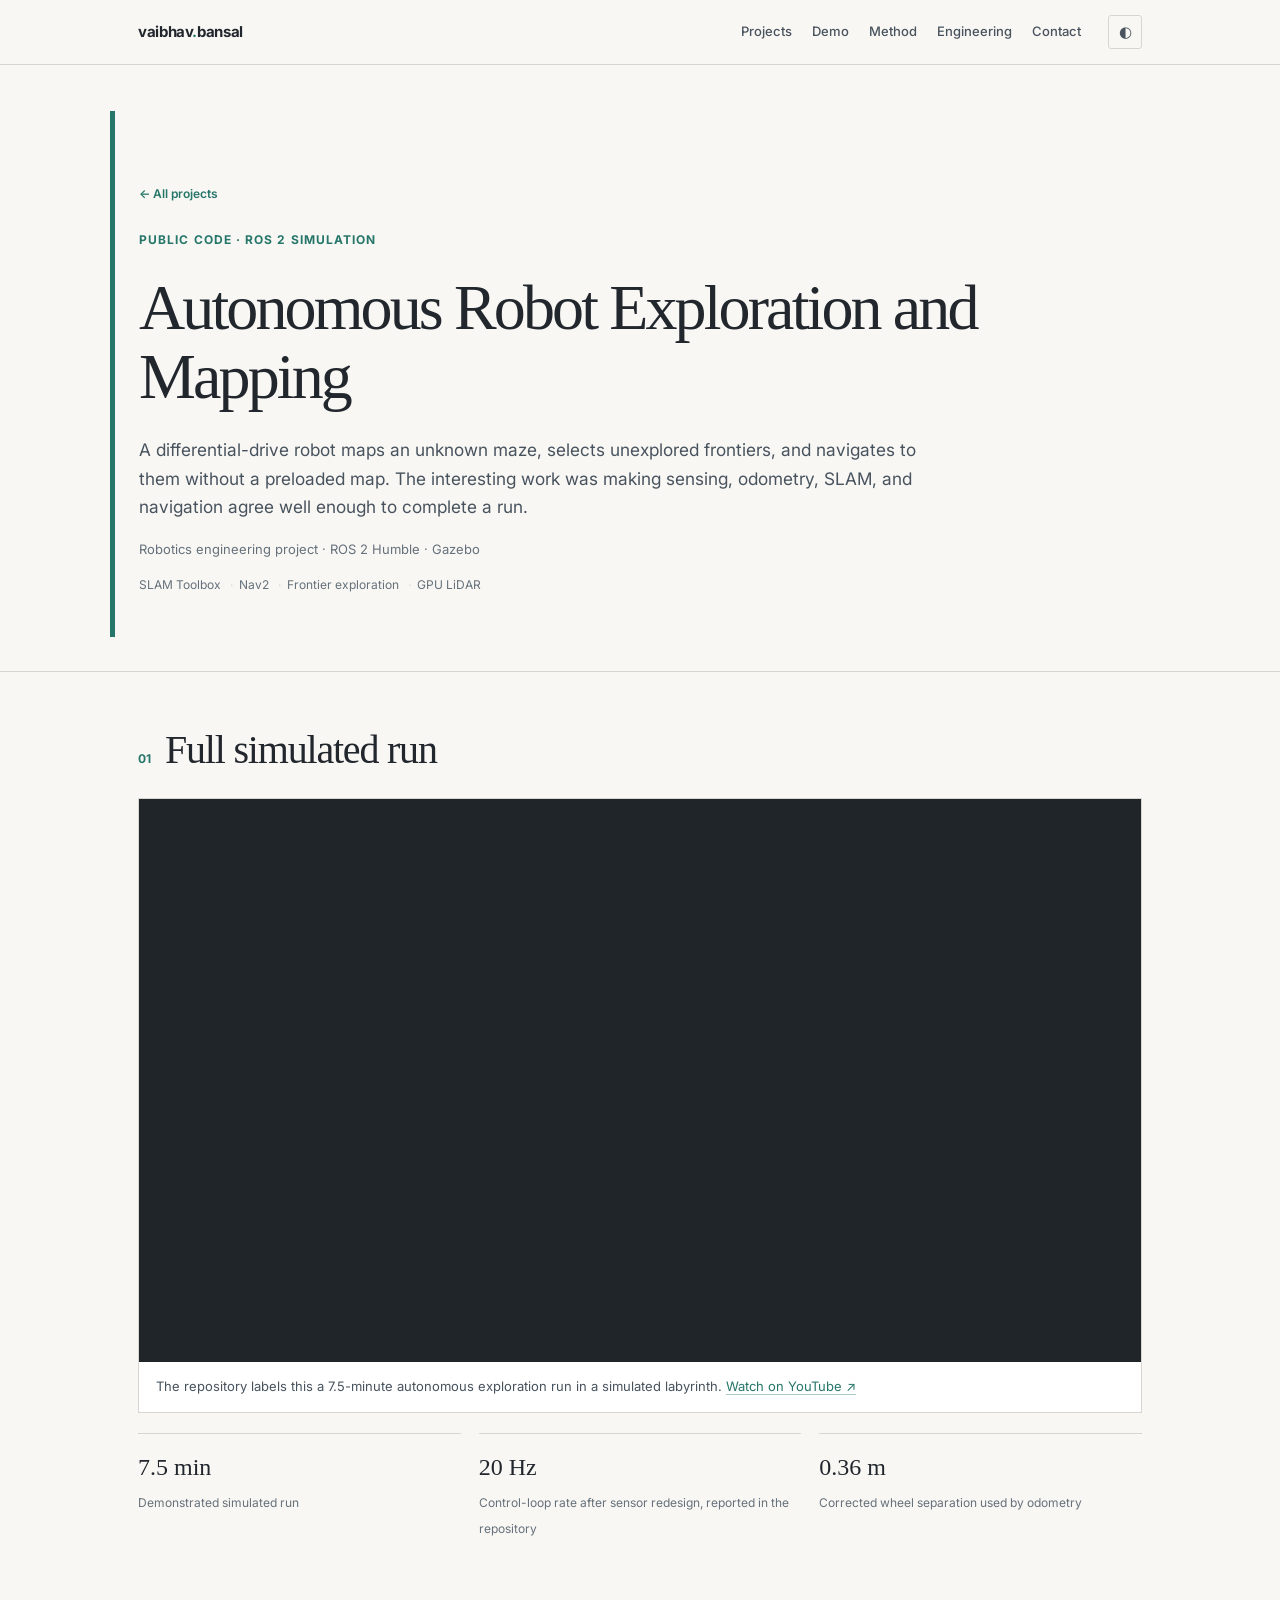
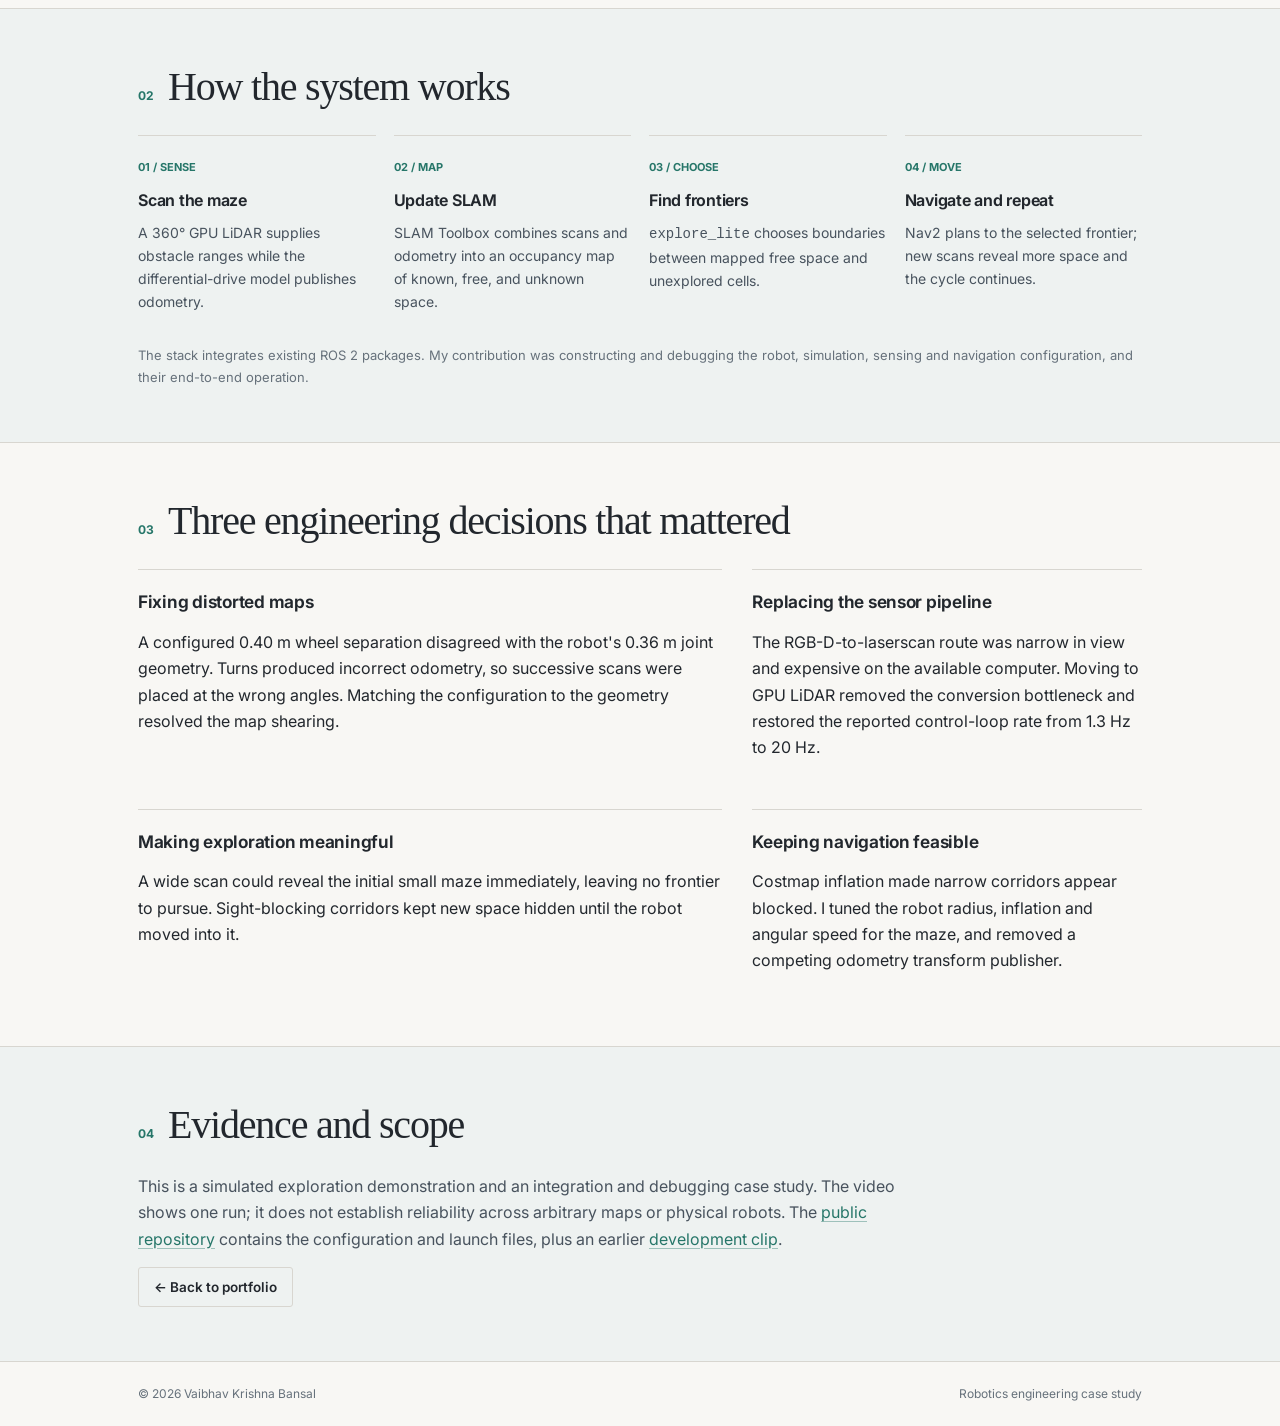
==== commit 274b95ba: "Add project imagery and restrained color to portfolio" ====
--- a/agv-exploration.html
+++ b/agv-exploration.html
@@ -9,7 +9,7 @@
 <link href="https://fonts.googleapis.com/css2?family=Inter:wght@300;400;500;600;700&display=swap" rel="stylesheet">
 <link rel="stylesheet" href="assets/case-study.css">
 </head>
-<body>
+<body class="case-study case-agv">
 <header class="nav"><div class="nav-inner"><a class="brand" href="index.html#top">vaibhav<span>.</span>bansal</a><nav class="nav-links" id="navlinks"><a href="index.html#projects">Projects</a><a href="#demo">Demo</a><a href="#method">Method</a><a href="#debugging">Engineering</a><a href="index.html#contact">Contact</a></nav><button class="menu-btn" id="menubtn" aria-label="Toggle menu">☰</button><button class="toggle" id="themebtn" aria-label="Toggle theme">◐</button></div></header>
 <main>
 <div class="wrap detail-hero"><a class="icon-link" href="index.html#projects">← All projects</a><div style="height:25px"></div><div class="eyebrow"><span class="dot"></span> Public code · ROS 2 simulation</div>
@@ -34,5 +34,5 @@
 <section class="detail-section" id="status"><div class="wrap"><div class="sec-head"><span class="sec-num">04</span><h2>Evidence and scope</h2><span class="rule"></span></div><p class="lead">This is a simulated exploration demonstration and an integration and debugging case study. The video shows one run; it does not establish reliability across arbitrary maps or physical robots. The <a href="https://github.com/VaibhavBansal05/Agv_Perception" target="_blank" rel="noopener">public repository</a> contains the configuration and launch files, plus an earlier <a href="https://youtu.be/j6G66rIvci8" target="_blank" rel="noopener">development clip</a>.</p><a class="btn" href="index.html#projects">← Back to portfolio</a></div></section>
 </main>
 <footer><div class="wrap" style="display:flex;justify-content:space-between;width:100%;gap:12px;flex-wrap:wrap"><span>© <span id="yr"></span> Vaibhav Krishna Bansal</span><span>Robotics engineering case study</span></div></footer>
-<script>(function(){var root=document.documentElement,btn=document.getElementById('themebtn');try{var s=localStorage.getItem('theme');if(s)root.setAttribute('data-theme',s)}catch(e){}btn.addEventListener('click',function(){var n=root.getAttribute('data-theme')==='dark'?'light':'dark';root.setAttribute('data-theme',n);try{localStorage.setItem('theme',n)}catch(e){}});var mb=document.getElementById('menubtn'),nl=document.getElementById('navlinks');mb.addEventListener('click',function(){nl.classList.toggle('open')});nl.addEventListener('click',function(e){if(e.target.tagName==='A')nl.classList.remove('open')});document.getElementById('yr').textContent=new Date().getFullYear()})();</script>
+<script>(function(){var root=document.documentElement,btn=document.getElementById('themebtn');try{var s=localStorage.getItem('portfolio-theme-v2');if(s)root.setAttribute('data-theme',s)}catch(e){}btn.addEventListener('click',function(){var n=root.getAttribute('data-theme')==='dark'?'light':'dark';root.setAttribute('data-theme',n);try{localStorage.setItem('portfolio-theme-v2',n)}catch(e){}});var mb=document.getElementById('menubtn'),nl=document.getElementById('navlinks');mb.addEventListener('click',function(){nl.classList.toggle('open')});nl.addEventListener('click',function(e){if(e.target.tagName==='A')nl.classList.remove('open')});document.getElementById('yr').textContent=new Date().getFullYear()})();</script>
 </body></html>
--- a/assets/case-study.css
+++ b/assets/case-study.css
@@ -93,3 +93,50 @@
 @media(max-width:700px){.wrap{padding:0 20px}.nav-inner{padding:0 20px}.hero{padding:60px 20px 55px}section{padding:48px 0}.stats{grid-template-columns:repeat(2,1fr);gap:18px 12px;margin-top:42px}.about-grid,.grid.p2,.grid.p3,.detail-grid{grid-template-columns:1fr}.skills-grid{grid-template-columns:repeat(2,minmax(0,1fr));gap:22px}.card-top{display:block}.card-top .icon-link{display:inline-block;margin-top:6px}.detail-hero{padding:45px 0 28px}}
 @media(max-width:460px){.skills-grid{grid-template-columns:1fr}.cta .btn{flex:1 1 auto}.kv{display:block}.kv dd{text-align:left}}
 @media(prefers-reduced-motion:reduce){html{scroll-behavior:auto}}
+
+/* Project visuals and a more expressive editorial rhythm. */
+.hero-layout{display:grid;grid-template-columns:minmax(0,1.2fr) minmax(310px,.8fr);gap:52px;align-items:center}
+.hero-copy h1 em{font-style:normal;color:var(--accent)}
+.hero-figure{margin:0;position:relative;background:#dce9e8;border:1px solid var(--line);padding:15px 15px 0;transform:rotate(1.5deg)}
+.hero-figure::before{content:'';position:absolute;top:-15px;right:24px;width:85px;height:7px;background:#b9734e;transform:rotate(-5deg)}
+.hero-figure img{display:block;width:100%;height:auto;aspect-ratio:4/3;object-fit:cover;object-position:center;border:1px solid #c4d0d2;background:#fff}
+.hero-figure figcaption{display:flex;justify-content:space-between;gap:14px;align-items:baseline;padding:12px 1px 15px;font-size:11px;color:#31515c}
+.hero-figure figcaption span{text-transform:uppercase;letter-spacing:.08em;font-weight:700;white-space:nowrap}
+.hero-figure figcaption strong{font-weight:600;text-align:right}
+.stats .stat{border-left:4px solid var(--accent);padding-left:12px}
+.stats .stat:nth-child(2){border-color:#b9734e}.stats .stat:nth-child(3){border-color:#338276}.stats .stat:nth-child(4){border-color:#a48640}
+#about{background:#fff}#projects{background:#edf3f4}#achievements{background:#f3ede6}#contact{background:#e6eef0}
+html[data-theme="dark"] #about{background:#252c32}
+html[data-theme="dark"] #projects{background:#25343a}
+html[data-theme="dark"] #achievements{background:#342f2a}
+html[data-theme="dark"] #contact{background:#26353a}
+#projects .grid.p2{gap:28px}
+#projects .card{background:var(--panel);border:1px solid var(--line);padding:22px;box-shadow:0 4px 18px rgba(28,44,50,.04)}
+.project-kicker{margin:0 0 10px;font-size:11px;font-weight:700;text-transform:uppercase;letter-spacing:.08em;color:var(--accent)}
+.project-mbd{border-top:4px solid #315d75!important}.project-mbd .project-kicker{color:#315d75}
+.project-agv{border-top:4px solid #338276!important}.project-agv .project-kicker{color:#267669}
+.project-rocket{border-top:4px solid #b9734e!important}.project-rocket .project-kicker{color:#a65e3d}
+.project-drone{border-top:4px solid #a48640!important}.project-drone .project-kicker{color:#866b2c}
+.project-preview{aspect-ratio:16/9;margin:14px 0 19px;object-fit:cover;background:#e7ebeb}
+.project-preview-plot{object-fit:contain;background:#fff;padding:8px}
+#projects .card .tags{border-top:1px solid var(--line);margin-top:18px}
+@media(max-width:850px){.hero-layout{grid-template-columns:1fr;gap:34px}.hero-figure{max-width:570px;transform:none}.hero-figure::before{display:none}}
+@media(max-width:700px){#projects .grid.p2{gap:18px}#projects .card{padding:18px}.hero-figure figcaption{display:block}.hero-figure figcaption strong{display:block;text-align:left;margin-top:3px}}
+
+/* Case study accents follow each project's subject. */
+body.case-mbd{--accent:#315d75}
+body.case-agv{--accent:#267669}
+body.case-drone{--accent:#866b2c}
+body.case-study .detail-hero{border-left:5px solid var(--accent);padding-left:24px;margin-top:46px;margin-bottom:34px}
+body.case-study .detail-hero .eyebrow{color:var(--accent)}
+body.case-study main section:nth-of-type(even){background:#eef2f1}
+html[data-theme="dark"] body.case-study main section:nth-of-type(even){background:#29363a}
+body.case-study .detail-section .sec-num{color:var(--accent);font-weight:700}
+body.case-study .method-step .step-num{color:var(--accent)}
+html[data-theme="dark"] body.case-agv{--accent:#8dcaba}
+html[data-theme="dark"] body.case-drone{--accent:#dcc17d}
+html[data-theme="dark"] .project-mbd .project-kicker{color:#9bc6dc}
+html[data-theme="dark"] .project-agv .project-kicker{color:#8dcaba}
+html[data-theme="dark"] .project-rocket .project-kicker{color:#e3a17f}
+html[data-theme="dark"] .project-drone .project-kicker{color:#dcc17d}
+@media(max-width:700px){body.case-study .detail-hero{margin-top:28px;margin-bottom:20px;padding-left:18px}}
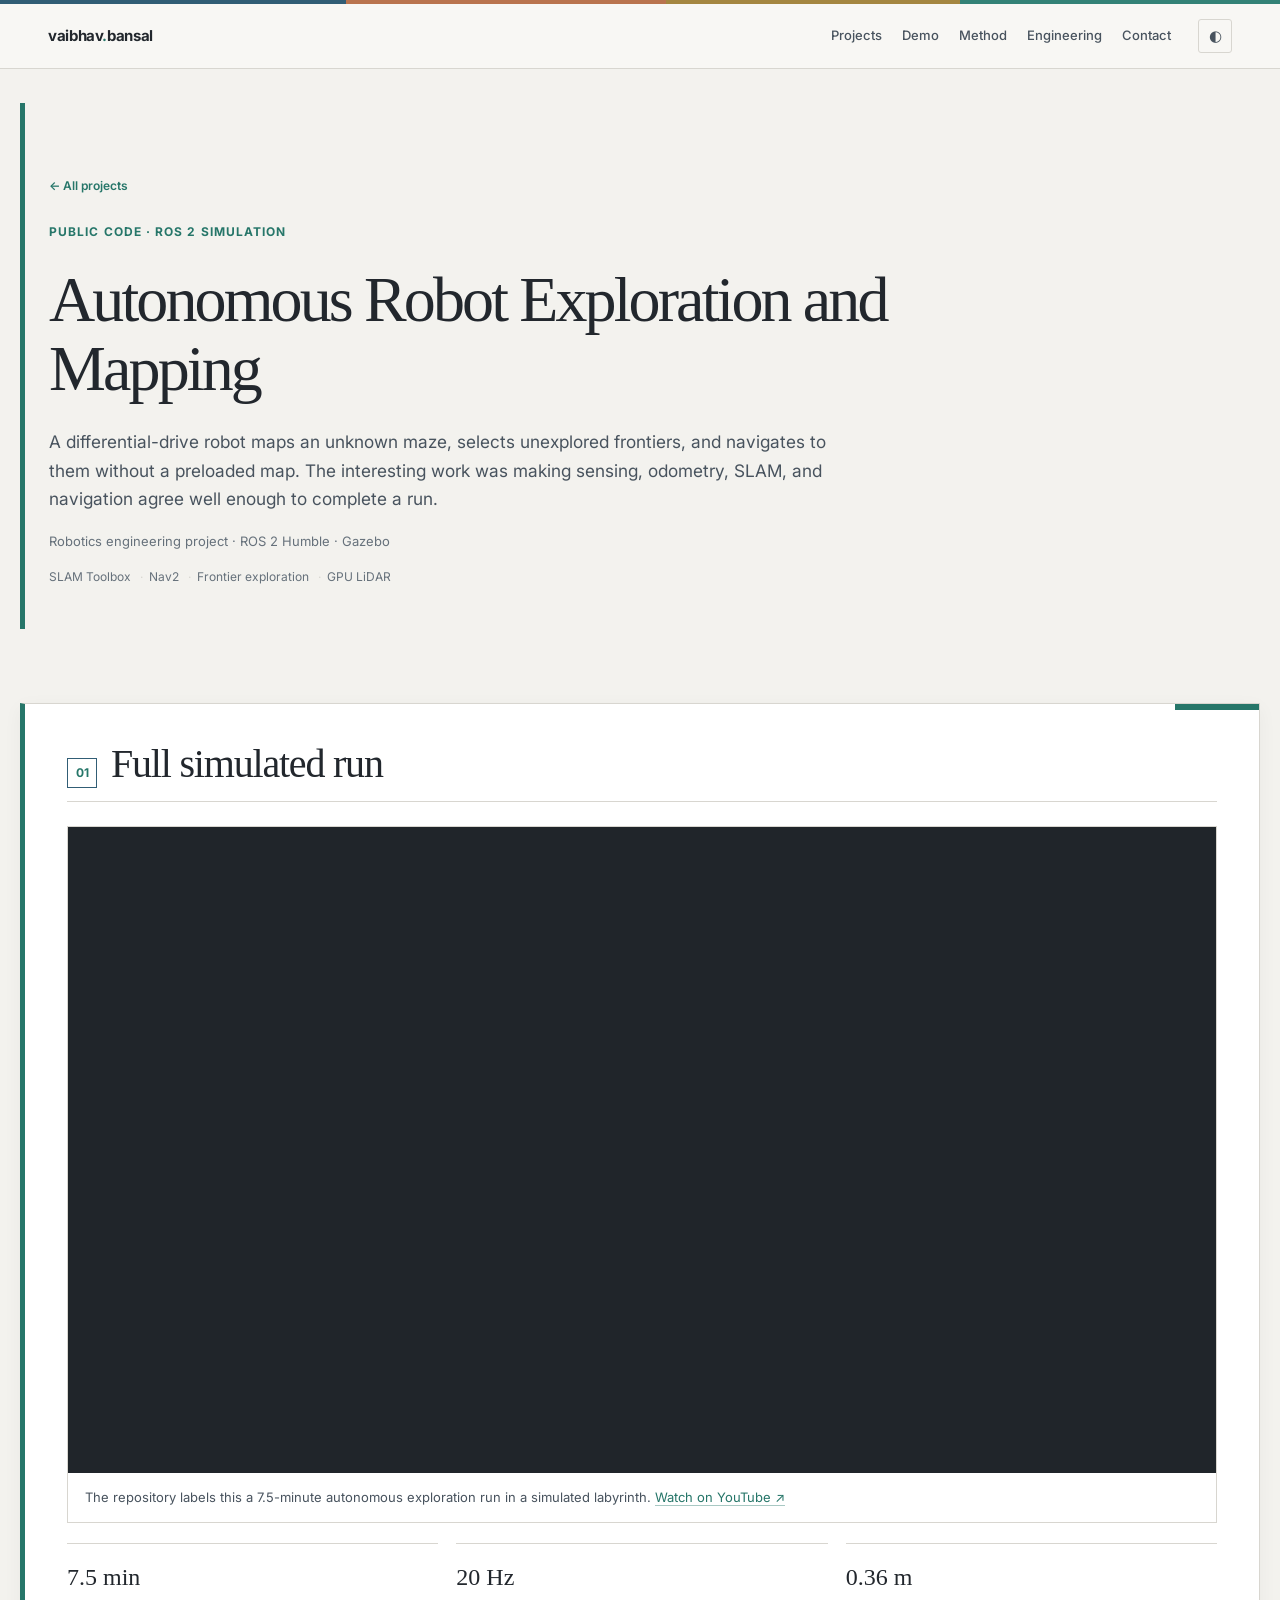
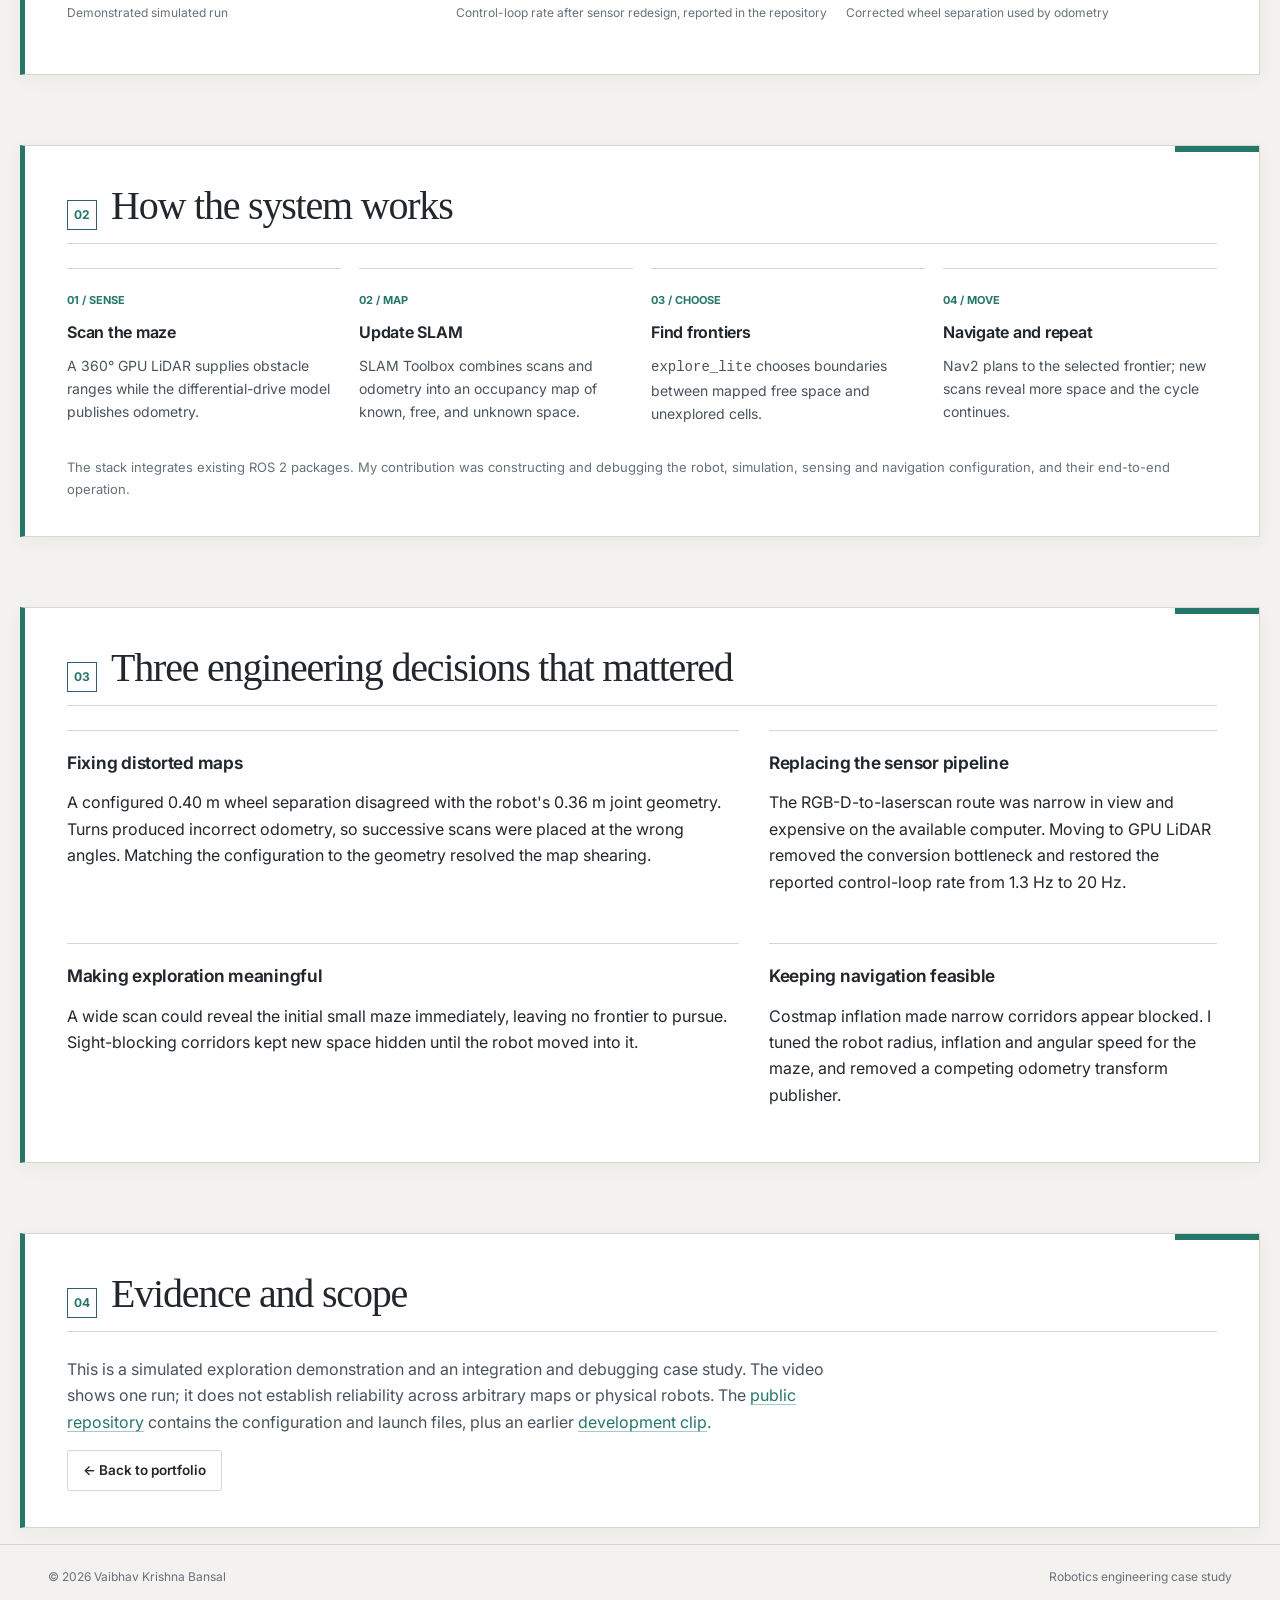
==== commit de365972: "Refresh shared stylesheet across portfolio pages" ====
--- a/agv-exploration.html
+++ b/agv-exploration.html
@@ -7,7 +7,7 @@
 <link rel="canonical" href="https://vaibhavbansal05.github.io/agv-exploration.html">
 <link rel="preconnect" href="https://fonts.googleapis.com"><link rel="preconnect" href="https://fonts.gstatic.com" crossorigin>
 <link href="https://fonts.googleapis.com/css2?family=Inter:wght@300;400;500;600;700&display=swap" rel="stylesheet">
-<link rel="stylesheet" href="assets/case-study.css">
+<link rel="stylesheet" href="assets/case-study.css?v=20261122">
 </head>
 <body class="case-study case-agv">
 <header class="nav"><div class="nav-inner"><a class="brand" href="index.html#top">vaibhav<span>.</span>bansal</a><nav class="nav-links" id="navlinks"><a href="index.html#projects">Projects</a><a href="#demo">Demo</a><a href="#method">Method</a><a href="#debugging">Engineering</a><a href="index.html#contact">Contact</a></nav><button class="menu-btn" id="menubtn" aria-label="Toggle menu">☰</button><button class="toggle" id="themebtn" aria-label="Toggle theme">◐</button></div></header>
--- a/assets/case-study.css
+++ b/assets/case-study.css
@@ -140,3 +140,180 @@
 html[data-theme="dark"] .project-rocket .project-kicker{color:#e3a17f}
 html[data-theme="dark"] .project-drone .project-kicker{color:#dcc17d}
 @media(max-width:700px){body.case-study .detail-hero{margin-top:28px;margin-bottom:20px;padding-left:18px}}
+
+/* Editorial sections: distinct surfaces, borders and purposeful accents. */
+header.nav::before{content:'';display:block;height:4px;background:linear-gradient(90deg,#315d75 0 27%,#b9734e 27% 52%,#a48640 52% 75%,#338276 75% 100%)}
+.hero{padding-top:78px;padding-bottom:66px}
+.hero-layout{grid-template-columns:minmax(0,1.13fr) minmax(330px,.87fr);gap:55px}
+.hero-art{position:relative;border:1px solid #6c777a;background:#eee9df;box-shadow:14px 14px 0 #b8d0cf;transform:rotate(1deg)}
+.hero-art img{display:block;width:100%;height:auto}
+.hero-art::before{content:'';position:absolute;z-index:1;top:-13px;left:44%;width:100px;height:16px;background:#d2a174;opacity:.85;transform:rotate(-3deg)}
+.hero-copy h1 em{color:#a9583d}
+.hero .eyebrow{display:inline-block;background:#dbe9e8;border-left:4px solid #338276;color:#244e57;padding:6px 11px;letter-spacing:.055em}
+html[data-theme="dark"] .hero .eyebrow{background:#31454a;color:#d4e6e6}
+.hero .stats{margin-top:50px}
+section{position:relative;overflow:hidden;border-top:5px solid var(--section-accent,var(--line))}
+section>.wrap{position:relative;z-index:1}
+section::after{content:'';position:absolute;right:2.5%;top:35px;width:125px;height:125px;opacity:.22;pointer-events:none;background-image:radial-gradient(var(--section-accent,#315d75) 1.6px,transparent 1.6px);background-size:16px 16px}
+.sec-head{padding-bottom:15px;border-bottom:1px solid var(--line);margin-bottom:30px}
+.sec-num{display:inline-flex;align-items:center;justify-content:center;width:32px;height:32px;border:1px solid var(--section-accent,#315d75);color:var(--section-accent,#315d75);font-weight:700;flex-shrink:0}
+#about{--section-accent:#337b78;background:#e9f1ee}
+#experience{--section-accent:#a65d40;background:#f8eee7}
+#projects{--section-accent:#3f7088;background:#e6eff2}
+#publications{--section-accent:#a48640;background:#f7f1df}
+#achievements{--section-accent:#3d806d;background:#e6f0e6}
+#skills{--section-accent:#775e91;background:#eeeaf2}
+#education{--section-accent:#b16f50;background:#f5ebe4}
+#contact{--section-accent:#d6a85d;background:#24384a;color:#f6f4ee}
+#about .about-card{background:#fff;border:1px solid #b9d0c9;border-top:5px solid #337b78;padding:19px 20px;box-shadow:8px 8px 0 #c7ded7}
+#about .kv:last-child{border-bottom:0}
+#experience .tl{grid-template-columns:repeat(2,minmax(0,1fr));gap:22px}
+#experience .tl-item{background:#fff;border:1px solid #e1cfc1;border-left:5px solid #a65d40;padding:24px;box-shadow:7px 7px 0 #ead9ce}
+#experience .tl-item:nth-child(2){border-left-color:#315d75}
+#projects .card{position:relative;border-color:#cad8dc;box-shadow:8px 8px 0 #c8dce1}
+#projects .card::after{content:'↗';position:absolute;right:20px;bottom:16px;color:#aac0c7;font-size:24px;line-height:1}
+#projects .card .tags{padding-right:22px}
+.process-visual{position:relative;overflow:hidden;min-height:178px;margin:14px 0 19px;padding:17px 19px 5px;border:1px solid #b9cbd4;background:linear-gradient(135deg,#d8e8e8 0 55%,#d8e1ef 55% 100%)}
+.process-visual::before{content:'';position:absolute;right:-28px;top:-45px;width:150px;height:150px;border:20px solid rgba(49,93,117,.12);border-radius:50%}
+.process-visual-label{position:relative;z-index:1;font-size:11px;font-weight:700;letter-spacing:.1em;text-transform:uppercase;color:#315d75}
+.process-steps{position:relative;z-index:1;display:grid;grid-template-columns:repeat(3,1fr);gap:7px;margin-top:13px}
+.process-steps span{display:block;background:rgba(255,255,255,.8);border-left:3px solid #315d75;padding:8px 6px;color:#253d4d;font-size:13px;font-weight:650}
+.process-steps span:nth-child(2){border-color:#b9734e}.process-steps span:nth-child(3){border-color:#338276}
+.process-steps b{color:#6c8390;font-size:10px;margin-right:5px}
+.process-visual svg{display:block;width:100%;height:63px;margin-top:4px;overflow:visible}
+.process-visual svg path{fill:none;stroke:#48758c;stroke-width:2.5;opacity:.68}
+.process-visual svg path:nth-child(2){stroke:#b9734e}.process-visual svg path:nth-child(3){stroke:#338276}
+.process-visual svg circle{fill:#253d4d}
+#publications .reveal{display:grid;grid-template-columns:repeat(3,minmax(0,1fr));gap:18px}
+#publications .pub{background:#fff;border:1px solid #e3d7b3;border-top:5px solid #a48640;padding:22px;min-width:0}
+#publications .pub:nth-child(2){border-top-color:#b9734e}#publications .pub:nth-child(3){border-top-color:#338276}
+#achievements .reveal{display:grid;grid-template-columns:repeat(2,minmax(0,1fr));gap:14px}
+#achievements .ach{background:#fff;border:1px solid #c6dccd;padding:18px 20px;gap:15px}
+#achievements .ach .rank{min-width:68px;color:#267669;font-size:15px;border-right:2px solid #8dbbad}
+#skills .skill-block{background:#fff;border:1px solid #d4cbdc;border-top:4px solid #775e91;padding:18px}
+#skills .skill-block:nth-child(3n+2){border-top-color:#b9734e}#skills .skill-block:nth-child(3n){border-top-color:#338276}
+#education .card{background:#fff;border:1px solid #e4cfc1;border-top:5px solid #b16f50;padding:20px}
+#education .grid .card:nth-child(2){border-top-color:#315d75}
+#contact::after{opacity:.18}
+#contact .sec-head{border-bottom-color:#6c8290}#contact .sec-num{color:#f0c27e;border-color:#f0c27e}
+#contact .lead{color:#dbe6e8}#contact .contact-box{border-top:0;padding:4px 0 0}
+#contact .btn{border-color:#8aa2ad;color:#f6f4ee}
+#contact .btn.primary{background:#d6a85d;border-color:#d6a85d;color:#24384a}
+#contact .btn:hover{border-color:#f0c27e;color:#f0c27e}
+#contact .btn.primary:hover{color:#24384a}
+html[data-theme="dark"] #about{background:#263a39}
+html[data-theme="dark"] #experience{background:#3a302c}
+html[data-theme="dark"] #projects{background:#263840}
+html[data-theme="dark"] #publications{background:#3b372b}
+html[data-theme="dark"] #achievements{background:#26382f}
+html[data-theme="dark"] #skills{background:#332c3b}
+html[data-theme="dark"] #education{background:#3a302c}
+html[data-theme="dark"] #contact{background:#172b3a}
+html[data-theme="dark"] #about .about-card,html[data-theme="dark"] #experience .tl-item,html[data-theme="dark"] #publications .pub,html[data-theme="dark"] #achievements .ach,html[data-theme="dark"] #skills .skill-block,html[data-theme="dark"] #education .card{background:var(--panel);box-shadow:none}
+html[data-theme="dark"] #projects .card{box-shadow:8px 8px 0 #1e3038}
+html[data-theme="dark"] .sec-num{color:#f0d7ab;border-color:#f0d7ab}
+@media(max-width:950px){#publications .reveal{grid-template-columns:1fr}#experience .tl{grid-template-columns:1fr}}
+@media(max-width:850px){.hero-art{max-width:600px;transform:none}}
+@media(max-width:700px){#achievements .reveal{grid-template-columns:1fr}section::after{width:75px;height:75px;opacity:.13}.process-steps span{font-size:11px}.hero-art{box-shadow:8px 8px 0 #b8d0cf}}
+@media(prefers-reduced-motion:no-preference){
+  .hero-art{animation:art-enter .7s ease-out both}
+  #projects .card,.btn,.icon-link{transition:transform .2s ease,box-shadow .2s ease,border-color .2s ease,color .2s ease}
+  #projects .card:hover{transform:translate(-3px,-3px);box-shadow:11px 11px 0 #b7d1d8}
+  .btn:hover{transform:translateY(-2px)}
+  @keyframes art-enter{from{opacity:0;transform:translateY(12px) rotate(1deg)}to{opacity:1;transform:translateY(0) rotate(1deg)}}
+}
+@media(prefers-reduced-motion:reduce){.hero-art{animation:none}#projects .card,.btn,.icon-link{transition:none}}
+
+/* Unified page canvas with contained section panels. */
+:root{--maxw:1240px}
+body{background:#f3f2ee}
+html[data-theme="dark"] body{background:#1e2429}
+section,body.case-study main section:nth-of-type(even){background:transparent!important;border:0;padding:16px 0}
+section::after{display:none}
+section>.wrap{position:relative;background:var(--panel);border:1px solid var(--line);border-left:5px solid var(--section-accent,var(--accent));padding:38px 44px;box-shadow:0 5px 18px rgba(27,39,44,.045)}
+section>.wrap::before{content:'';position:absolute;right:0;top:0;width:84px;height:6px;background:var(--section-accent,var(--accent))}
+.sec-head{margin-bottom:26px;padding-bottom:13px}
+.sec-num{width:30px;height:30px}
+#about,#experience,#projects,#publications,#achievements,#skills,#education,#contact{background:transparent!important}
+#about .about-card,#experience .tl-item,#projects .card,#publications .pub,#achievements .ach,#skills .skill-block,#education .card{box-shadow:none}
+#about .about-card{background:#f5f9f7}
+#experience .tl-item{background:#fbf7f3}
+#projects .card{background:#fafcfc;border-color:#c8d4d9}
+#publications .reveal{grid-template-columns:1fr;gap:14px}
+#publications .pub{background:#fbfaf6;padding:23px 27px;max-width:none}
+#publications .pub{display:grid;grid-template-columns:minmax(0,1fr) minmax(0,1.05fr);gap:28px;align-items:start}
+#publications .pub-info,#publications .pub-detail{min-width:0}
+#publications .pub-detail{border-left:1px solid var(--line);padding-left:28px}
+#publications .pub-detail .lead{margin-top:0!important}
+#achievements .ach{background:#f7faf7}
+#skills .skill-block{background:#faf9fc}
+#education .card{background:#fcf9f7}
+#contact>.wrap{background:#24384a;color:#f6f4ee;border-color:#24384a;border-left-color:#d6a85d;box-shadow:none}
+#contact .sec-head{border-bottom-color:#617582}
+#contact .contact-box{padding:0}
+body.case-study .detail-section>.wrap{padding:36px 42px}
+body.case-study .detail-section>.wrap::before{background:var(--accent)}
+body.case-study .detail-hero{margin-top:34px;margin-bottom:20px}
+html[data-theme="dark"] #about .about-card,html[data-theme="dark"] #experience .tl-item,html[data-theme="dark"] #projects .card,html[data-theme="dark"] #publications .pub,html[data-theme="dark"] #achievements .ach,html[data-theme="dark"] #skills .skill-block,html[data-theme="dark"] #education .card{background:#2b343a;border-color:#4c5b63;box-shadow:none}
+html[data-theme="dark"] #contact>.wrap{background:#263e51;border-color:#486574;border-left-color:#d6a85d}
+html[data-theme="dark"] #about{--section-accent:#87c6b7}
+html[data-theme="dark"] #experience{--section-accent:#e6a886}
+html[data-theme="dark"] #projects{--section-accent:#8cbfda}
+html[data-theme="dark"] #publications{--section-accent:#dbc17d}
+html[data-theme="dark"] #achievements{--section-accent:#91c9a3}
+html[data-theme="dark"] #skills{--section-accent:#bba4d2}
+html[data-theme="dark"] #education{--section-accent:#e4af90}
+html[data-theme="dark"] #contact{--section-accent:#e5bf7b}
+html[data-theme="dark"] section .sec-num{color:var(--section-accent,var(--accent));border-color:var(--section-accent,var(--accent))}
+html[data-theme="dark"] #contact .sec-num{color:#e5bf7b;border-color:#e5bf7b}
+@media(max-width:900px){.nav-links{top:68px}}
+@media(max-width:850px){.hero-layout{grid-template-columns:1fr;gap:34px}}
+@media(max-width:820px){
+  #publications .pub{grid-template-columns:1fr;gap:12px}
+  #publications .pub-detail{border-left:0;border-top:1px solid var(--line);padding:13px 0 0}
+}
+@media(max-width:1000px){
+  #projects .grid.p2,#education .grid.p2{grid-template-columns:1fr}
+  #experience .tl{grid-template-columns:1fr}
+  .skills-grid{grid-template-columns:repeat(2,minmax(0,1fr))}
+}
+@media(max-width:700px){
+  .wrap{padding:0 18px}
+  .nav-inner{padding:0 16px;min-height:60px}
+  .nav-links{top:64px}
+  section,.detail-section{padding:8px 0!important}
+  section>.wrap,body.case-study .detail-section>.wrap{margin:0 10px;padding:24px 19px;border-left-width:4px;box-shadow:none}
+  .sec-head{gap:10px;margin-bottom:20px}
+  h2{font-size:clamp(1.55rem,6vw,1.9rem)}
+  .hero{padding:43px 18px 42px}
+  .hero-layout{gap:30px}
+  .hero h1{font-size:clamp(2.35rem,8vw,3.2rem);line-height:1.1}
+  .tagline{font-size:1.05rem}
+  .hero-art{max-width:420px;margin:0 auto;box-shadow:6px 6px 0 #b8d0cf}
+  .stats{gap:14px;margin-top:37px}
+  .stat b{font-size:1.35rem}
+  #about .about-card{box-shadow:none;padding:16px}
+  #projects .card{padding:17px}
+  #publications .pub{padding:19px}
+  #achievements .reveal,.skills-grid{grid-template-columns:1fr}
+  #achievements .ach{gap:12px;padding:15px}
+  body.case-study .detail-hero{margin:25px 10px 15px;padding-left:17px}
+  body.case-study .detail-hero h1{font-size:clamp(2rem,7.2vw,2.9rem)}
+  .detail-grid,.method-steps,.kpi-row{grid-template-columns:1fr}
+  .contact-links .btn{max-width:100%;overflow-wrap:anywhere}
+}
+@media(max-width:430px){
+  .brand{font-size:13px}
+  .toggle,.menu-btn{width:38px;height:38px}
+  .hero h1{font-size:2.25rem}
+  .hero .eyebrow{font-size:10.5px}
+  .cta{display:grid;grid-template-columns:repeat(2,minmax(0,1fr))}
+  .cta .btn{font-size:12px;padding:7px 9px}
+  .stats{grid-template-columns:repeat(2,minmax(0,1fr))}
+  .card-top h3{font-size:1.02rem}
+  .process-steps{grid-template-columns:1fr}
+  .process-visual{padding-bottom:14px}
+  .process-visual svg{display:none}
+  #achievements .ach{display:block}
+  #achievements .ach .rank{display:block;border-right:0;border-bottom:2px solid #8dbbad;padding-bottom:5px;margin-bottom:8px}
+}
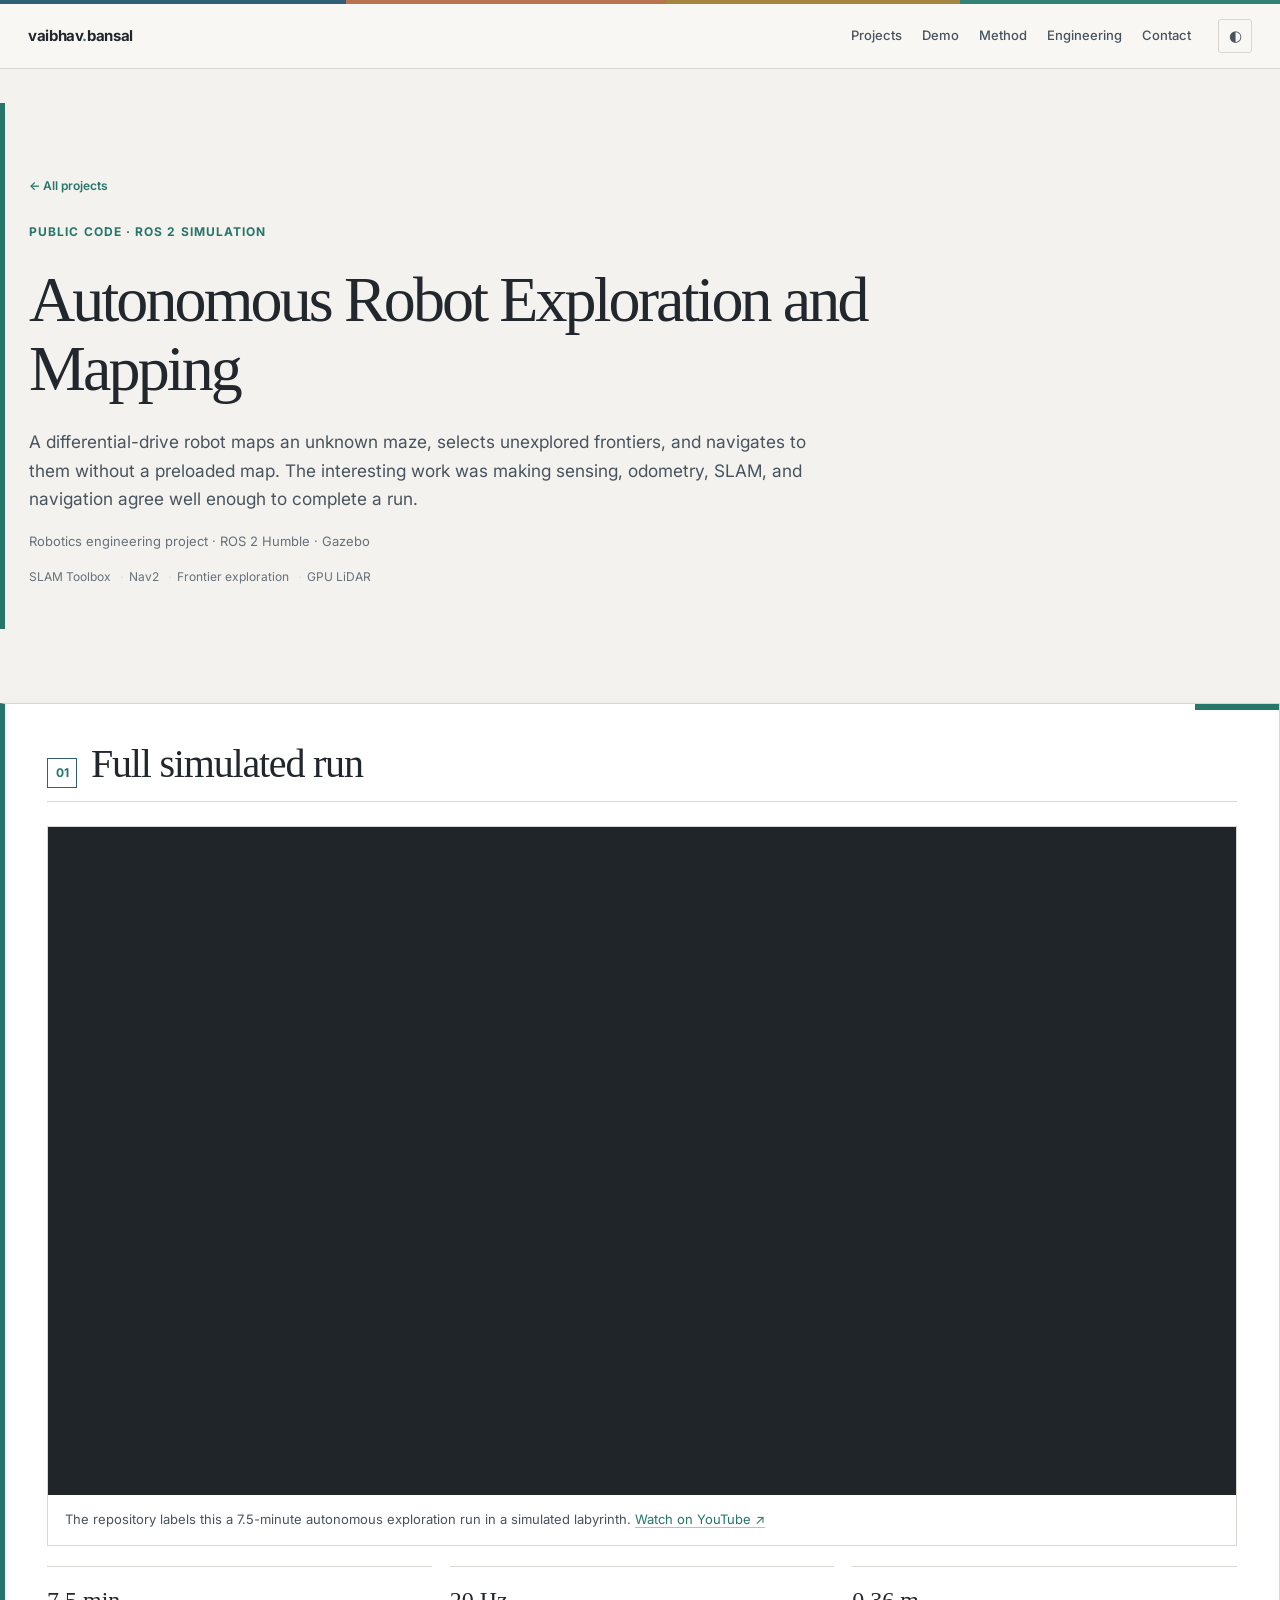
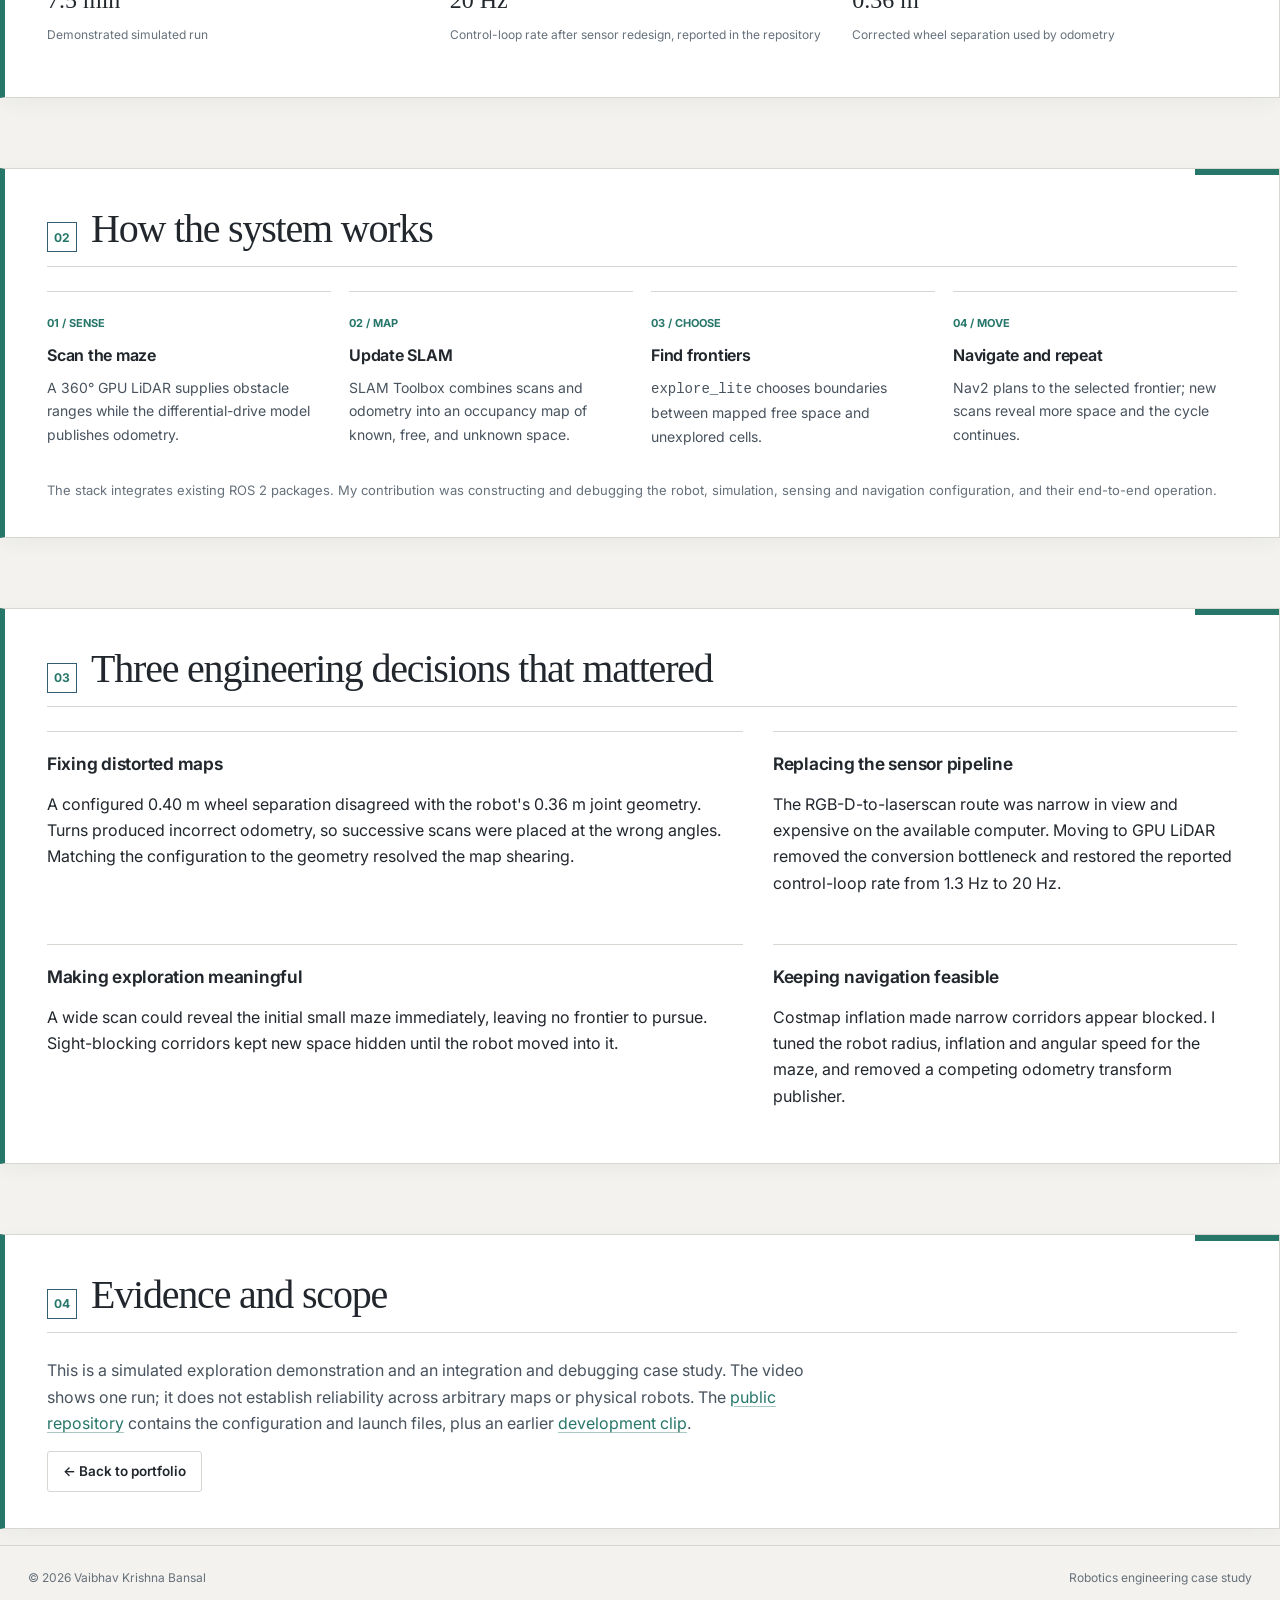
==== commit 061c849d: "Widen portfolio and refine hero typography and motion" ====
--- a/agv-exploration.html
+++ b/agv-exploration.html
@@ -7,7 +7,7 @@
 <link rel="canonical" href="https://vaibhavbansal05.github.io/agv-exploration.html">
 <link rel="preconnect" href="https://fonts.googleapis.com"><link rel="preconnect" href="https://fonts.gstatic.com" crossorigin>
 <link href="https://fonts.googleapis.com/css2?family=Inter:wght@300;400;500;600;700&display=swap" rel="stylesheet">
-<link rel="stylesheet" href="assets/case-study.css?v=20261122">
+<link rel="stylesheet" href="assets/case-study.css?v=20261122c">
 </head>
 <body class="case-study case-agv">
 <header class="nav"><div class="nav-inner"><a class="brand" href="index.html#top">vaibhav<span>.</span>bansal</a><nav class="nav-links" id="navlinks"><a href="index.html#projects">Projects</a><a href="#demo">Demo</a><a href="#method">Method</a><a href="#debugging">Engineering</a><a href="index.html#contact">Contact</a></nav><button class="menu-btn" id="menubtn" aria-label="Toggle menu">☰</button><button class="toggle" id="themebtn" aria-label="Toggle theme">◐</button></div></header>
--- a/assets/case-study.css
+++ b/assets/case-study.css
@@ -317,3 +317,33 @@
   #achievements .ach{display:block}
   #achievements .ach .rank{display:block;border-right:0;border-bottom:2px solid #8dbbad;padding-bottom:5px;margin-bottom:8px}
 }
+
+/* Wider reading canvas and a single-line hero signature. */
+:root{--maxw:1480px}
+.hero{padding-top:66px;padding-bottom:58px}
+.hero .eyebrow{margin-bottom:21px}
+.hero .hero-title{font-size:clamp(17px,6vw,82px);line-height:1.08;letter-spacing:-.055em;white-space:nowrap;margin:0 0 35px}
+.hero .hero-title em{font-style:normal;color:#a9583d}
+html[data-theme="dark"] .hero .hero-title em{color:#e3a17f}
+.hero-layout{grid-template-columns:minmax(0,1.13fr) minmax(330px,.87fr);gap:54px}
+.hero-copy .tagline{max-width:690px}
+@media(max-width:850px){.hero-layout{grid-template-columns:1fr;gap:30px}}
+@media(max-width:700px){
+  .hero{padding-top:40px;padding-bottom:38px}
+  .hero .hero-title{margin-bottom:27px}
+}
+
+/* Gentle motion is opt-in and leaves the page fully visible without JavaScript. */
+@media(prefers-reduced-motion:no-preference){
+  .motion-ready .reveal{opacity:0;transform:translateY(14px);transition:opacity .65s ease,transform .65s cubic-bezier(.2,.7,.2,1)}
+  .motion-ready .reveal.in{opacity:1;transform:none}
+  .hero .hero-title{animation:title-enter .7s cubic-bezier(.2,.7,.2,1) both}
+  .hero-art{animation:art-enter .7s ease-out both,art-float 9s ease-in-out 1s infinite}
+  @keyframes title-enter{from{opacity:0;transform:translateY(10px)}to{opacity:1;transform:none}}
+  @keyframes art-enter{from{opacity:0;transform:translateY(12px)}to{opacity:1;transform:none}}
+  @keyframes art-float{0%,100%{transform:translateY(0)}50%{transform:translateY(-4px)}}
+}
+@media(prefers-reduced-motion:reduce){
+  .hero .hero-title,.hero-art{animation:none}
+  .motion-ready .reveal{opacity:1;transform:none;transition:none}
+}
